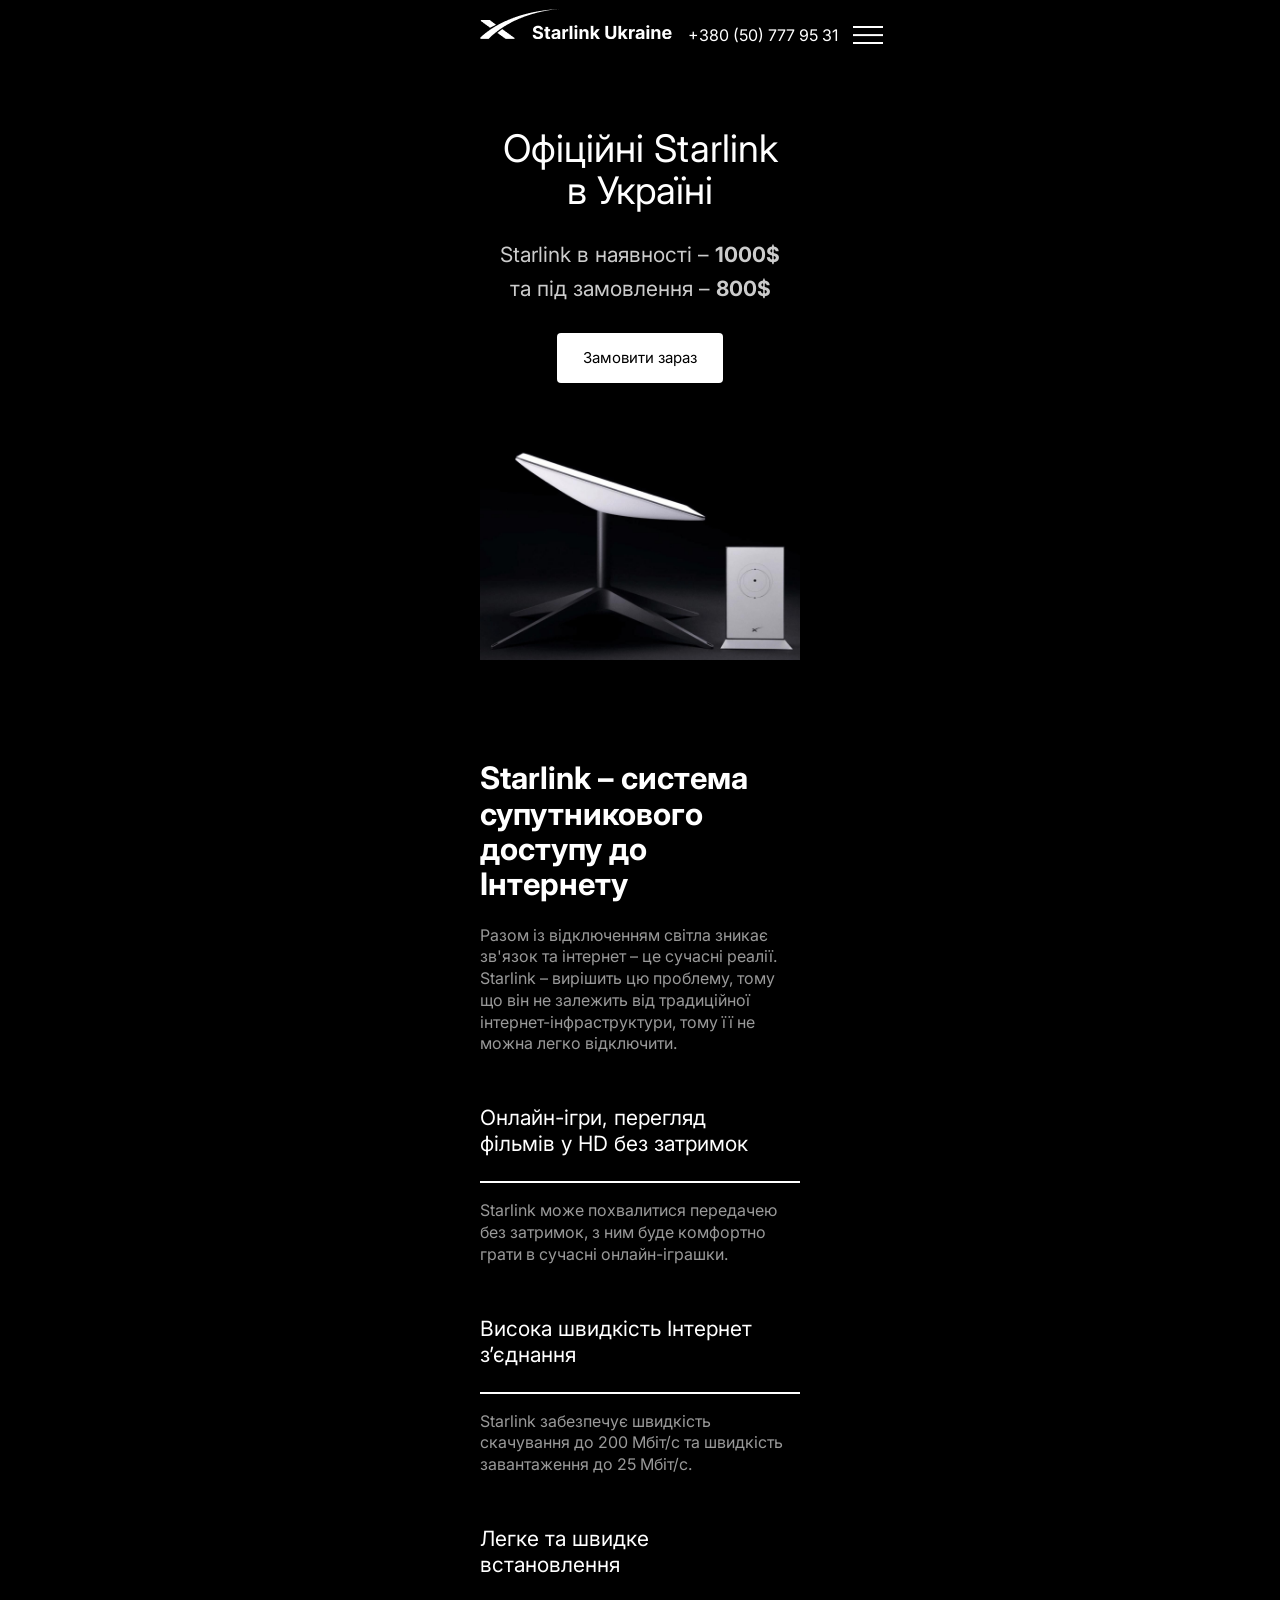
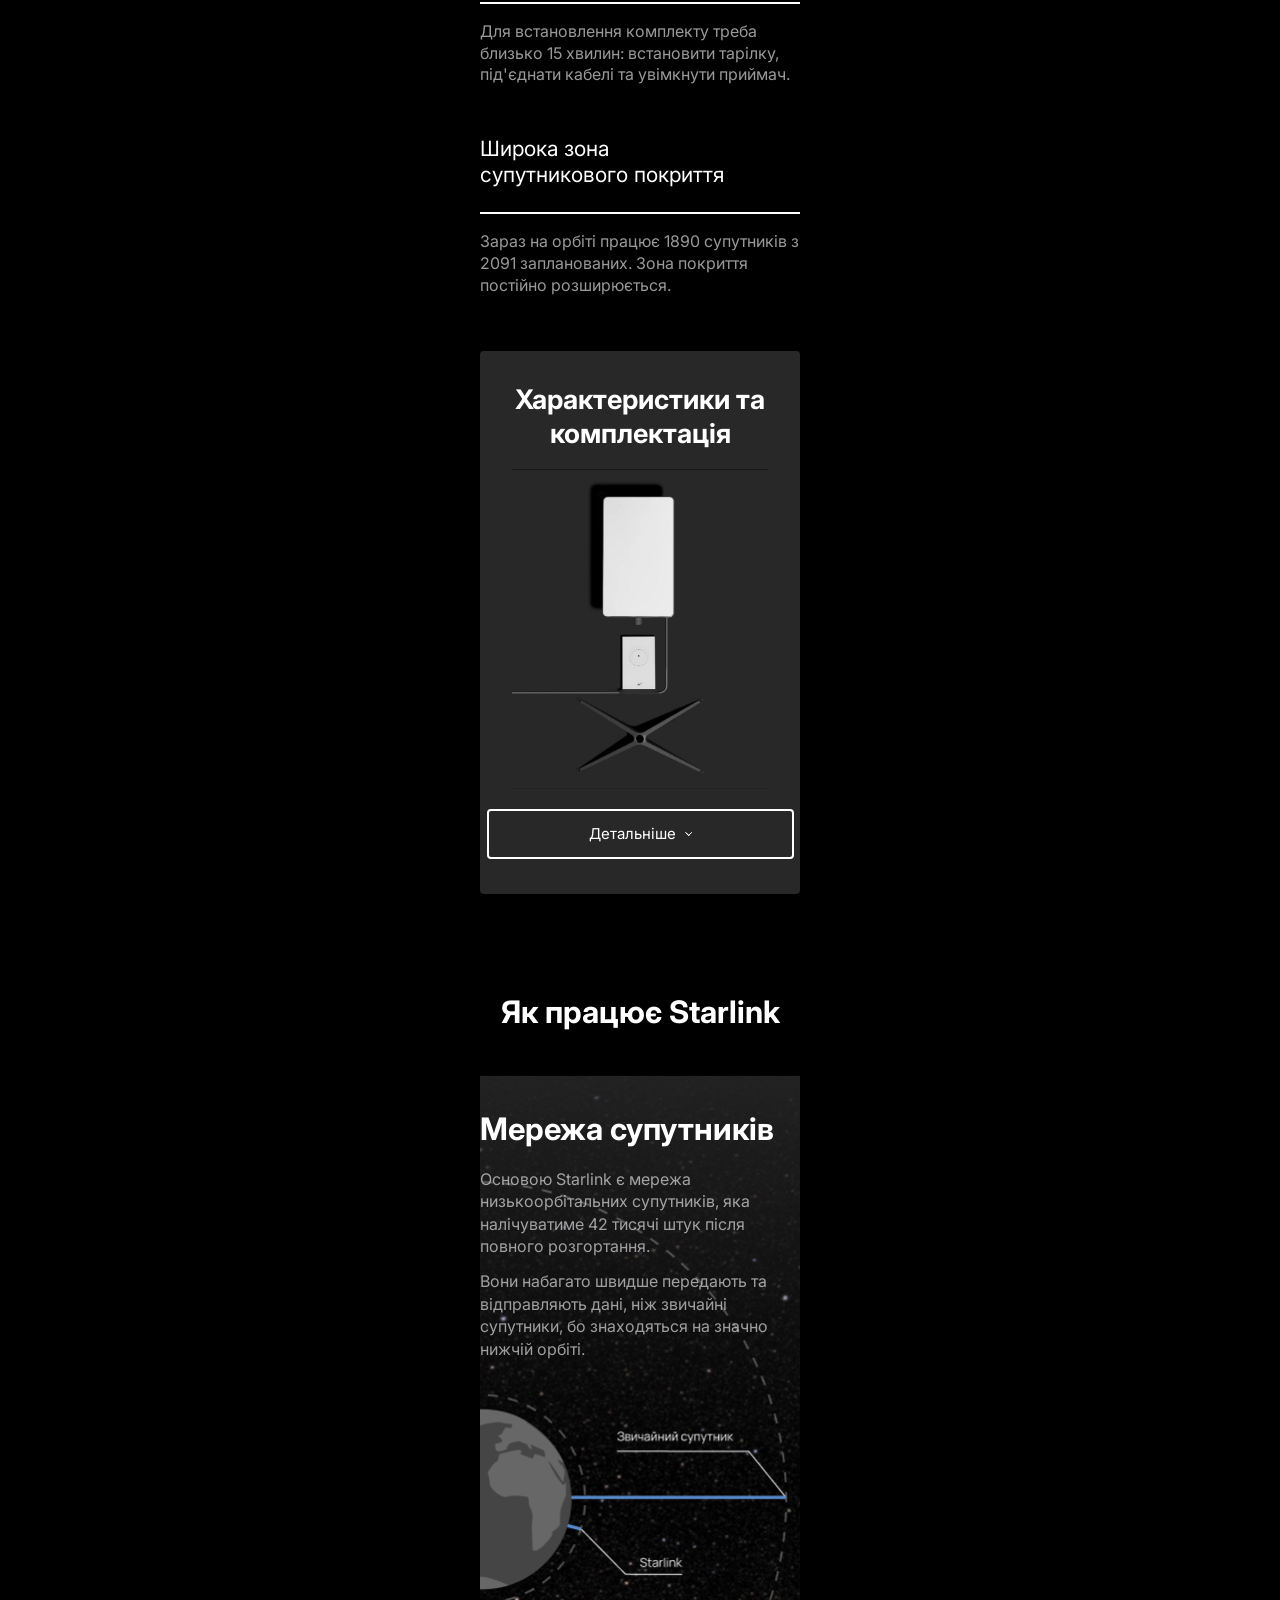
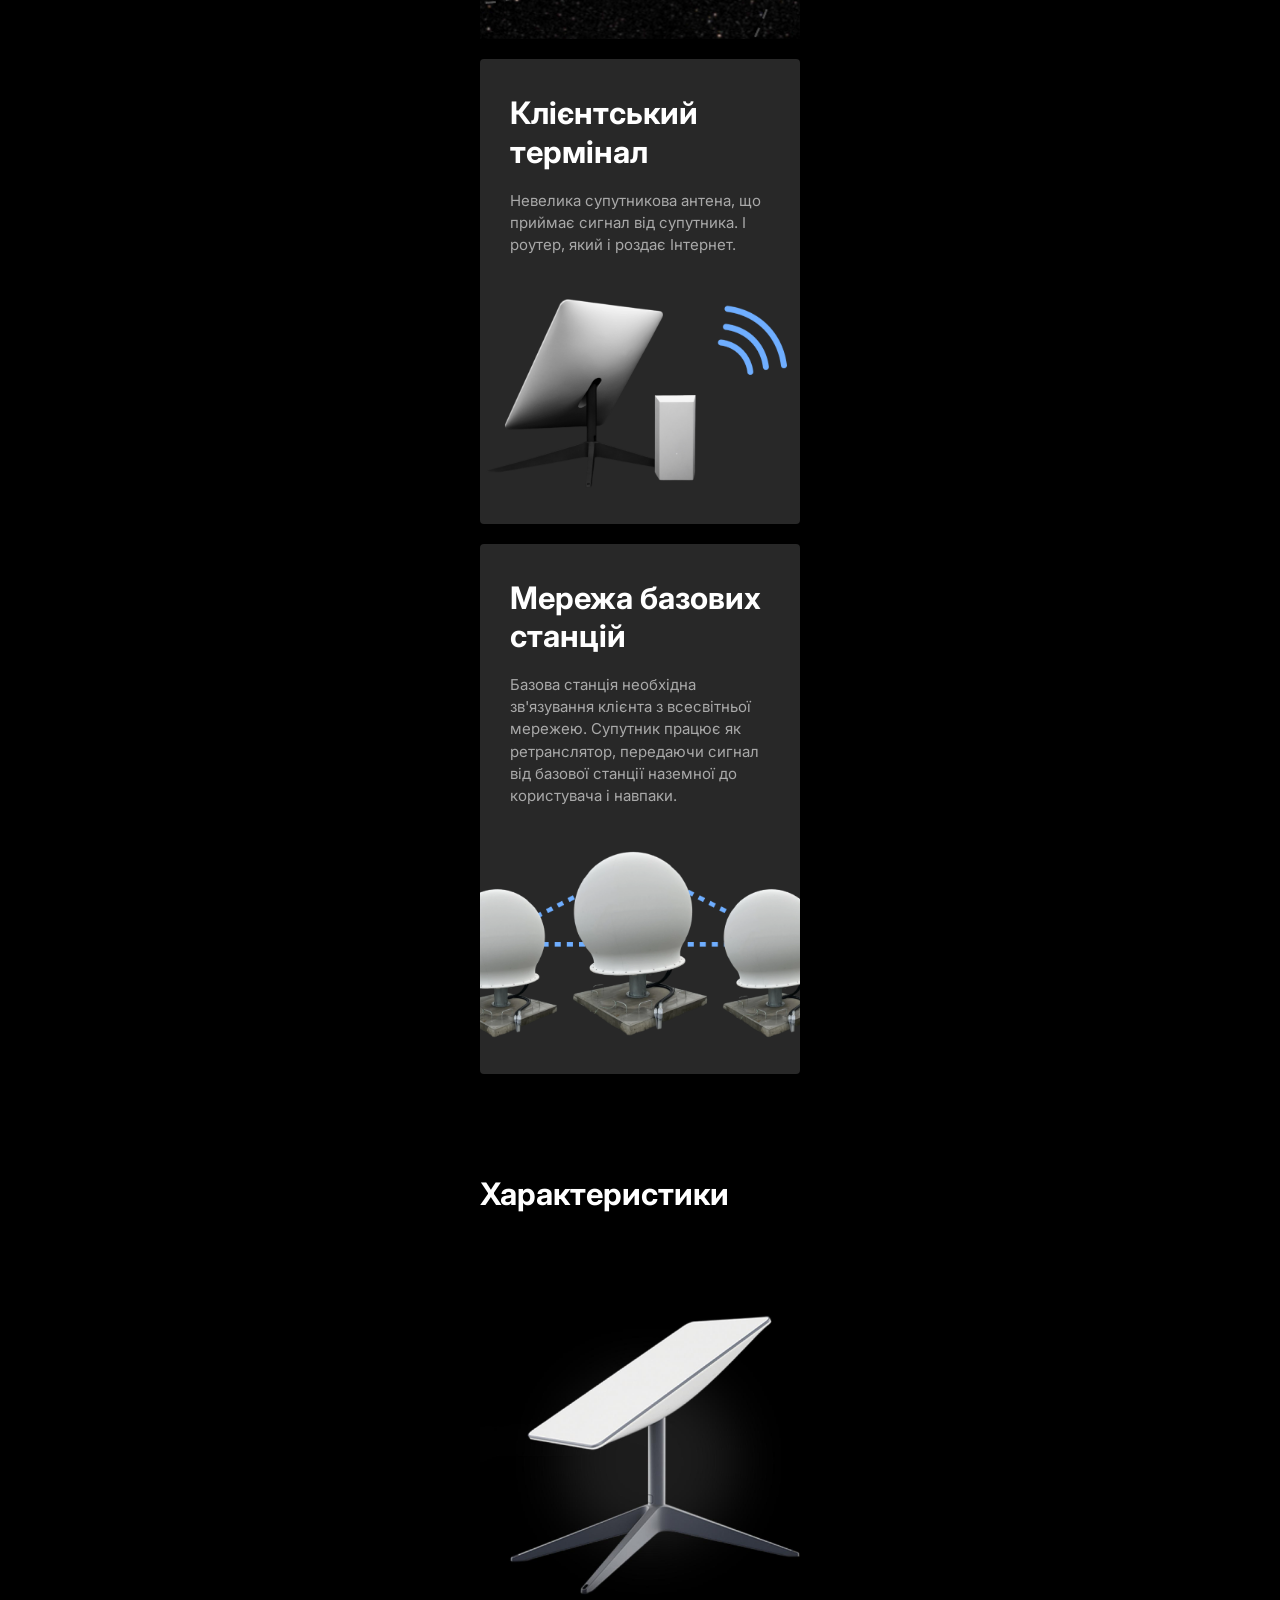
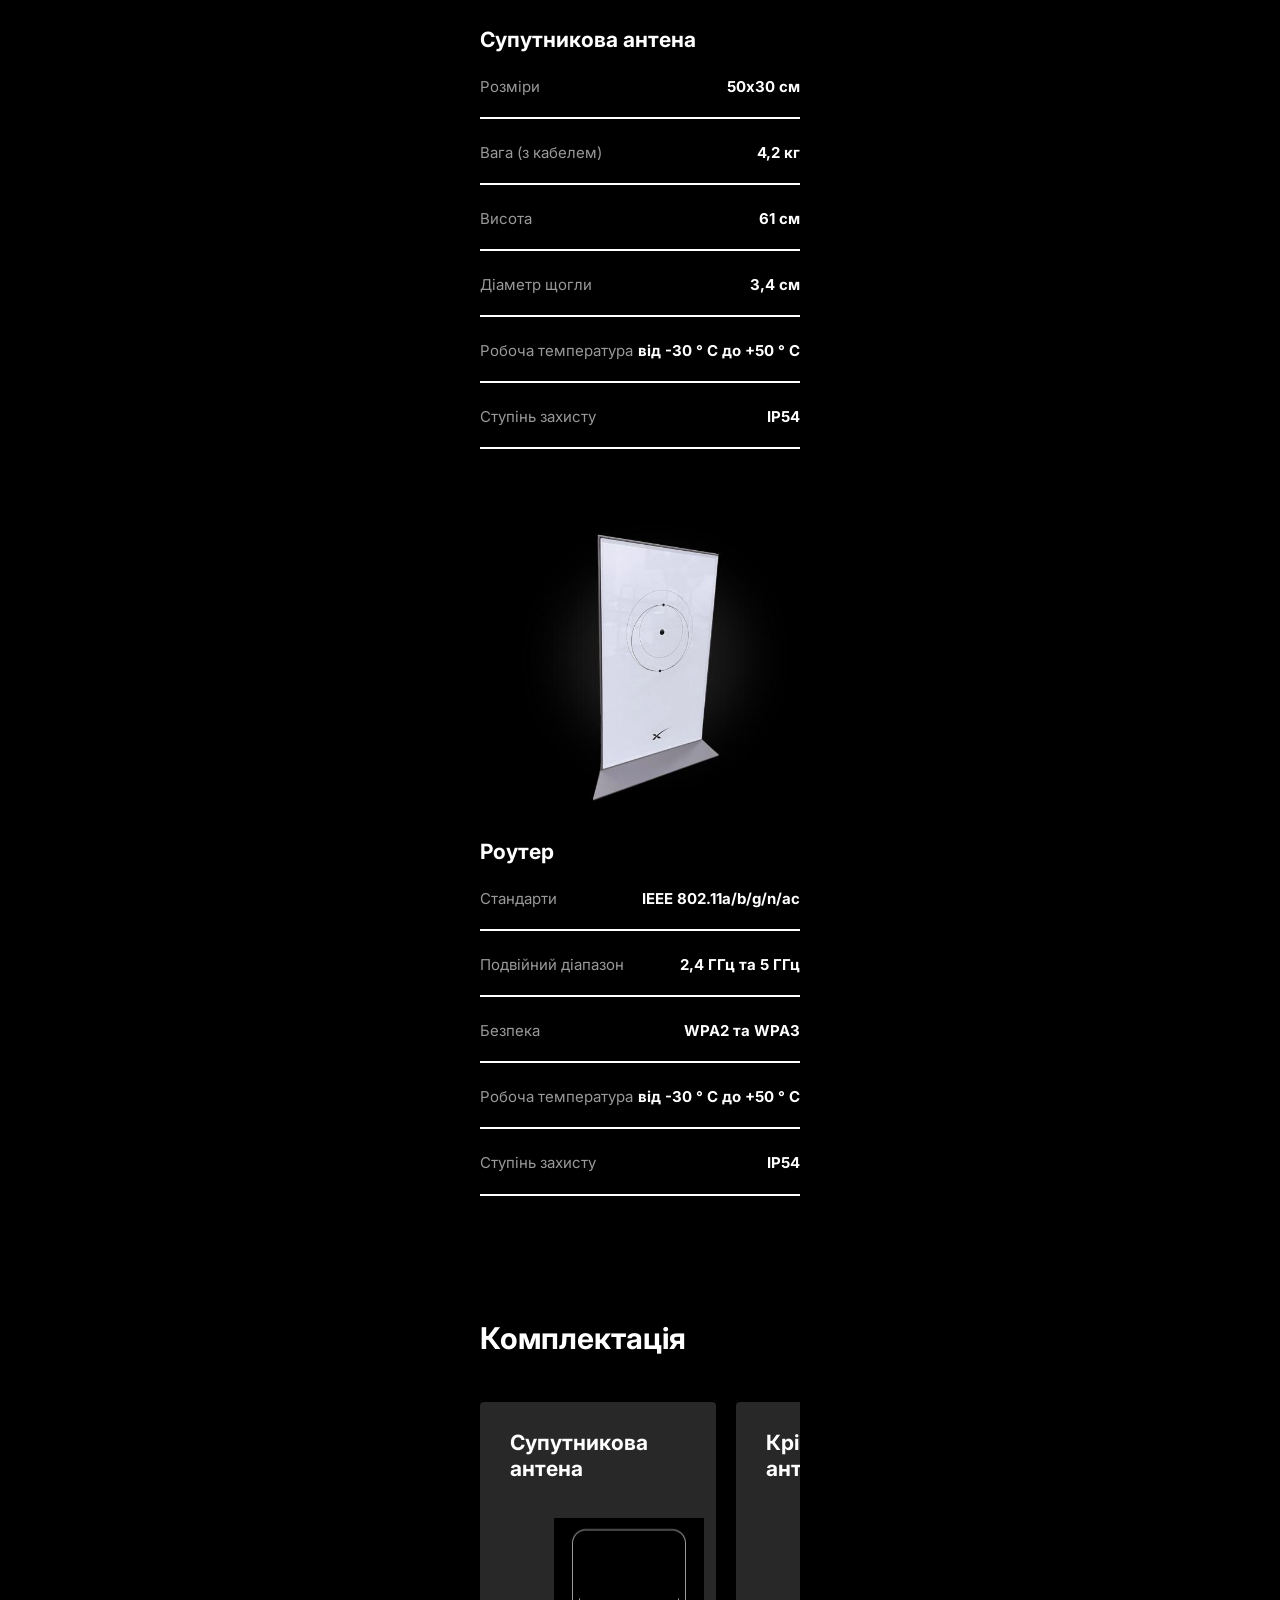
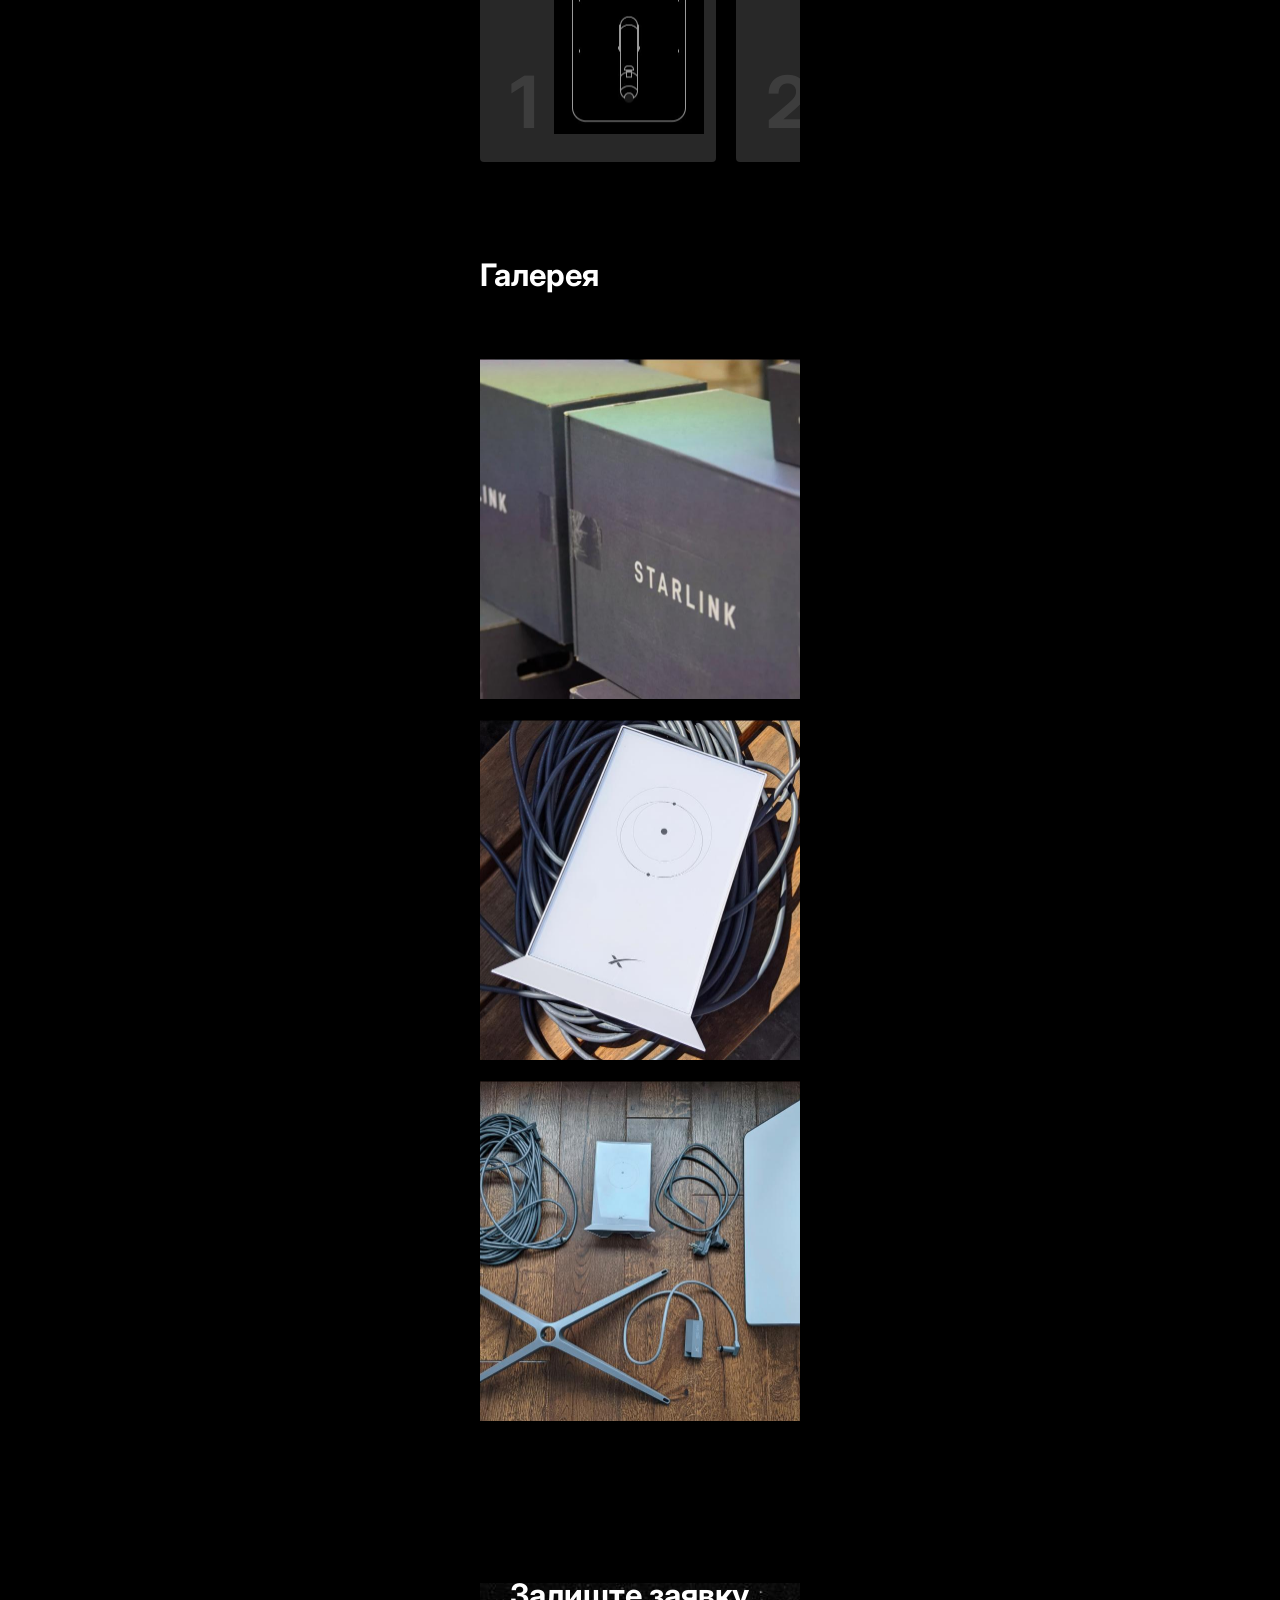
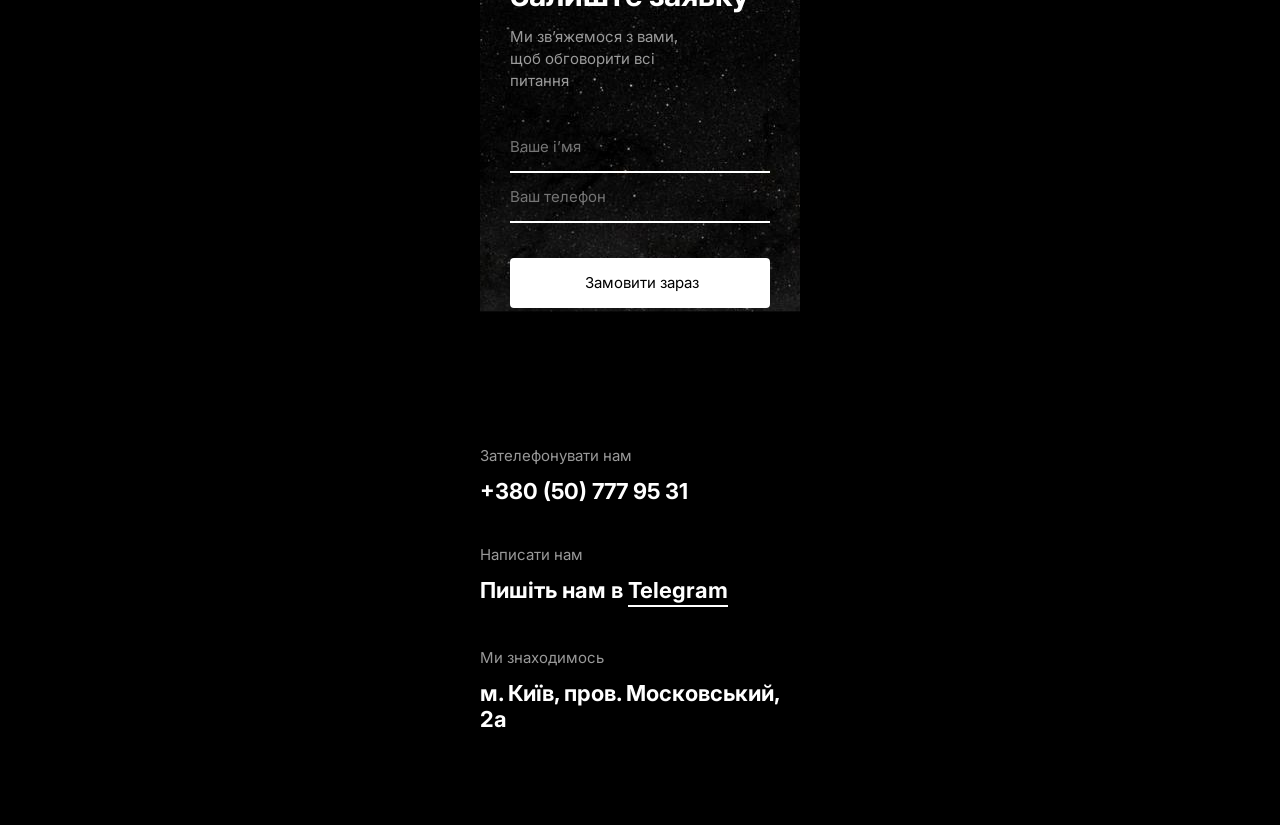
==== index.html @ cb24796b "1" ====
<!DOCTYPE html>
<html lang="uk">
  <head>
    <meta charset="UTF-8" />
    <meta http-equiv="X-UA-Compatible" content="IE=edge" />
    <meta name="viewport" content="width=device-width, initial-scale=1.0" />
    <link
      href="https://fonts.googleapis.com/css?family=Inter:regular,700"
      rel="stylesheet"
    />
    <link rel="stylesheet" href="css/reset.css" />
    <link rel="stylesheet" href="css/style.css" />
    <link rel="stylesheet" href="css/media.css" />
    <title>Document</title>
  </head>
  <body>
    <div class="wraper">
      <header class="header">
        <div class="header__container _container">
          <a href="#" class="header__logo">
            <img src="./img/header/logo.png" alt="лого" />
          </a>
          <a href="#" class="header__logo-mob">
            <img src="./img/header/logo_mob.jpg" alt="лого" />
          </a>
          <div class="header__menu menu">
            <div class="menu__icon">
              <span></span>
            </div>
            <nav class="menu__body">
              <ul class="nemu__list">
                <li class="nemu__item">
                  <a class="nemu__link" href="#">Переваги</a>
                </li>
                <li class="nemu__item">
                  <a class="nemu__link" href="#">Характеристики</a>
                </li>
                <li class="nemu__item">
                  <a class="nemu__link" href="#">Комплектація</a>
                </li>
                <li class="nemu__item">
                  <a class="nemu__link" href="#">Контакти</a>
                </li>
              </ul>
            </nav>
          </div>
          <div class="menu__contacts">
            <a
              href="tel:+380507779531"
              class="menu__contacts menu__contacts-phone"
              >+380 (50) 777 95 31</a
            >
          </div>
          <div class="menu__contacts">
            <a href="#footer-form" class="menu__contacts contact__button"
              >Замовити зараз</a
            >
          </div>
        </div>
      </header>
      <main class="main">
        <section class="main__hero hero">
          <div class="hero__container _container">
            <div class="hero__body">
              <div class="hero__content">
                <h1 class="hero__title">Офіційні Starlink в Україні</h1>
                <p class="hero__text">
                  Starlink в наявності – <span>1000$</span> <br />
                  та під замовлення – <span>800$</span>
                </p>
                <a href="#" class="hero__button">Замовити зараз</a>
              </div>
              <div class="hero__img">
                <img src="img/hero/img 1.jpg" alt="" />
              </div>
            </div>
          </div>
        </section>
        <section class="main__benefits benefits">
          <div class="benefits__container _container">
            <div class="benefits__block">
              <div class="benefits__content content__benefits">
                <div class="benefits__title">
                  <h2 class="content__benefits-title title__style">
                    Starlink – система супутникового доступу до Інтернету
                  </h2>
                  <p class="content__benefits-text">
                    Разом із відключенням світла зникає зв'язок та інтернет – це
                    сучасні реалії. Starlink – вирішить цю проблему, тому що він
                    не залежить від традиційної інтернет-інфраструктури, тому її
                    не можна легко відключити.
                  </p>
                </div>
                <div class="content__benefits-columns benefits-columns">
                  <div class="benefits-colum">
                    <div class="benefits-colum-title">
                      <h4>Онлайн-ігри, перегляд фільмів у HD без затримок</h4>
                    </div>
                    <p class="benefits-colum-text">
                      Starlink може похвалитися передачею без затримок, з ним
                      буде комфортно грати в сучасні онлайн-іграшки.
                    </p>
                  </div>
                  <div class="benefits-colum">
                    <div class="benefits-colum-title">
                      <h4>Висока швидкість Інтернет з’єднання</h4>
                    </div>
                    <p class="benefits-colum-text">
                      Starlink забезпечує швидкість скачування до 200 Мбіт/с та
                      швидкість завантаження до 25 Мбіт/с.
                    </p>
                  </div>
                  <div class="benefits-colum">
                    <div class="benefits-colum-title">
                      <h4>Легке та швидке встановлення</h4>
                    </div>
                    <p class="benefits-colum-text">
                      Для встановлення комплекту треба близько 15 хвилин:
                      встановити тарілку, під'єднати кабелі та увімкнути
                      приймач.
                    </p>
                  </div>
                  <div class="benefits-colum">
                    <div class="benefits-colum-title">
                      <h4>Широка зона супутникового покриття</h4>
                    </div>
                    <p class="benefits-colum-text">
                      Зараз на орбіті працює 1890 супутників з 2091
                      запланованих. Зона покриття постійно розширюється.
                    </p>
                  </div>
                </div>
              </div>
              <div class="benefits__characteristic">
                <h4 class="benefits__characteristic-title">
                  Характеристики та комплектація
                </h4>
                <div class="benefits__characteristic-img ibg">
                  <img
                    width="386px"
                    height="434px"
                    src="img/benefits/img 2.jpg"
                    alt="Характеристики та комплектація"
                  />
                </div>
                <a href="" class="benefits__characteristic-button"
                  >Детальніше</a
                >
              </div>
            </div>
          </div>
        </section>
        <section class="main__work work">
          <div class="work__container _container">
            <div class="work__block">
              <h3 class="work__title title__style">Як працює Starlink</h3>
              <div class="work__columns">
                <div class="work__column-top column__top">
                  <div class="column__top-item">
                    <div class="column__top-content">
                      <h4 class="column__top-title">Мережа супутників</h4>
                      <p class="column__top-text">
                        Основою Starlink є мережа низькоорбітальних супутників,
                        яка налічуватиме 42 тисячі штук після повного
                        розгортання.
                      </p>
                      <p class="column__top-text">
                        Вони набагато швидше передають та відправляють дані, ніж
                        звичайні супутники, бо знаходяться на значно нижчій
                        орбіті.
                      </p>
                    </div>
                    <div class="column__top-img ibg">
                      <!-- <img
                      srcset="img/work/satellite-mob350.png 480w, img/work/satellite1200.jpg 1200w"
                      sizes="(min-width: 1024px) 1200px, (min-width: 480px) 480px, 100vw"
                        height="500px"
                        src="img/work/satellite-mob350.png"
                        alt="Мережа супутників"
                      /> -->
                    </div>
                  </div>
                </div>
                <div class="work__colomn-row">
                  <div class="work__item">
                    <div class="work__column">
                      <div class="work__column-content">
                        <h4 class="work__column-title">Клієнтський термінал</h4>
                        <p class="work__column-text">
                          Невелика супутникова антена, що приймає сигнал від
                          супутника. І роутер, який і роздає Інтернет.
                        </p>
                      </div>
                      <div class="work__column-img ibg">
                        <img
                          height="270px"
                          src="img/work/terminal.png"
                          alt="Клієнтський термінал"
                        />
                      </div>
                    </div>
                  </div>

                  <div class="work__item">
                    <div class="work__column">
                      <div class="work__column-content">
                        <h4 class="work__column-title">
                          Мережа базових станцій
                        </h4>
                        <p class="work__column-text">
                          Базова станція необхідна зв'язування клієнта з
                          всесвітньої мережею. Супутник працює як ретранслятор,
                          передаючи сигнал від базової станції наземної до
                          користувача і навпаки.
                        </p>
                      </div>
                      <div class="work__column-img ibg">
                        <img
                          height="270px"
                          src="img/work/station.png"
                          alt="Мережа базових станцій"
                        />
                      </div>
                    </div>
                  </div>
                </div>
              </div>
            </div>
          </div>
        </section>
        <section class="main__characteristic characteristic">
          <div class="characteristic__container _container">
            <div class="characteristic__block">
              <h3 class="characteristic__title title__style">Характеристики</h3>
              <div class="characteristic__top">
                <div
                  class="characteristic__top-content characteristic__content"
                >
                  <h4 class="characteristic__content-title">
                    Супутникова антена
                  </h4>
                  <ul class="characteristic__content-list">
                    <div class="characteristic__content-wrap">
                      <li class="characteristic__content-item">
                        <p>Розміри</p>
                        <span>50х30 см</span>
                      </li>
                    </div>
                    <div class="characteristic__content-wrap">
                      <li class="characteristic__content-item">
                        <p>Вага (з кабелем)</p>
                        <span>4,2 кг</span>
                      </li>
                    </div>
                    <div class="characteristic__content-wrap">
                      <li class="characteristic__content-item">
                        <p>Висота</p>
                        <span>61 см</span>
                      </li>
                    </div>
                    <div class="characteristic__content-wrap">
                      <li class="characteristic__content-item">
                        <p>Діаметр щогли</p>
                        <span>3,4 см</span>
                      </li>
                    </div>
                    <div class="characteristic__content-wrap">
                      <li class="characteristic__content-item">
                        <p>Робоча температура</p>
                        <span>від -30 ° C до +50 ° C</span>
                      </li>
                    </div>
                    <div class="characteristic__content-wrap">
                      <li class="characteristic__content-item">
                        <p>Ступінь захисту</p>
                        <span>IP54</span>
                      </li>
                    </div>
                  </ul>
                </div>
                <div class="characteristic__top-img ibg">
                  <img
                    height="590px"
                    src="img/characteristic/antenna.jpg"
                    alt="супутникова антена"
                  />
                </div>
              </div>
              <div class="characteristic__bottom">
                <div
                  class="characteristic__top-content characteristic__content"
                >
                  <h4 class="characteristic__content-title">Роутер</h4>
                  <ul class="characteristic__content-list">
                    <div class="characteristic__content-wrap">
                      <li class="characteristic__content-item">
                        <p>Стандарти</p>
                        <span>IEEE 802.11a/b/g/n/ac</span>
                      </li>
                    </div>
                    <div class="characteristic__content-wrap">
                      <li class="characteristic__content-item">
                        <p>Подвійний діапазон</p>
                        <span>2,4 ГГц та 5 ГГц</span>
                      </li>
                    </div>
                    <div class="characteristic__content-wrap">
                      <li class="characteristic__content-item">
                        <p>Безпека</p>
                        <span>WPA2 та WPA3</span>
                      </li>
                    </div>
                    <div class="characteristic__content-wrap">
                      <li class="characteristic__content-item">
                        <p>Робоча температура</p>
                        <span>від -30 ° C до +50 ° C</span>
                      </li>
                    </div>
                    <div class="characteristic__content-wrap">
                      <li class="characteristic__content-item">
                        <p>Ступінь захисту</p>
                        <span>IP54</span>
                      </li>
                    </div>
                  </ul>
                </div>
                <div class="characteristic__top-img ibg">
                  <img
                    height="590px"
                    src="img/characteristic/router.jpg"
                    alt="роутер"
                  />
                </div>
              </div>
            </div>
          </div>
        </section>
        <section class="main__complectation complectation">
          <div class="complectation__container _container">
            <div class="complectation__body">
              <h3 class="complectation__title title__style">Комплектація</h3>
              <div class="complectation__row">
                <div class="slider">
                  <div class="complectation__column column__complectation">
                    <div class="column__complectation-item">
                      <h4 class="column__complectation-title">
                        Супутникова антена
                      </h4>
                      <div class="column__complectation-box">
                        <h4 class="column__complectation-number">1</h4>
                        <div class="column__complectation-img ibg">
                          <img
                            src="img/complectation/satellite_antenna.jpg"
                            alt="Супутникова антена"
                          />
                        </div>
                      </div>
                    </div>
                  </div>
                  <div class="complectation__column column__complectation">
                    <div class="column__complectation-item">
                      <h4 class="column__complectation-title">
                        Кріплення для антени
                      </h4>
                      <div class="column__complectation-box">
                        <h4 class="column__complectation-number">2</h4>
                        <div class="column__complectation-img ibg">
                          <img
                            src="img/complectation/Mounting-for-the-antenna.jpg"
                            alt="Кріплення для антени"
                          />
                        </div>
                      </div>
                    </div>
                  </div>
                  <div class="complectation__column column__complectation">
                    <div class="column__complectation-item">
                      <h4 class="column__complectation-title">Роутер</h4>
                      <div class="column__complectation-box">
                        <h4 class="column__complectation-number">3</h4>
                        <div class="column__complectation-img ibg">
                          <img src="img/complectation/router.jpg" alt="Роутер" />
                        </div>
                      </div>
                    </div>
                  </div>
                  <div class="complectation__column column__complectation">
                    <div class="column__complectation-item">
                      <h4 class="column__complectation-title">
                        Кабелі живлення та Інтернет
                      </h4>
                      <div class="column__complectation-box">
                        <h4 class="column__complectation-number">4</h4>
                        <div class="column__complectation-img ibg">
                          <img
                            src="img/complectation/Power-cables-and-internet.jpg"
                            alt="Кабелі живлення та Інтернет"
                          />
                        </div>
                      </div>
                    </div>
                  </div>
                </div>

              </div>
            </div>
          </div>
        </section>
        <section class="main__gallery gallery">
          <div class="gallery__container _container">
            <div class="gallery__body">
              <h3 class="gallery__title title__style">Галерея</h3>
              <div class="grid">
                <div class="grid__body">
                  <div class="grid__item1 grid__item ibg">
                    <img src="./img/galery/gallery1.jpg" alt="" />
                  </div>
                  <div class="grid__item2 grid__item ibg">
                    <img src="./img/galery/gallery2.jpg" alt="" />
                  </div>
                  <div class="grid__item3 grid__item ibg">
                    <img src="./img/galery/gallery3.jpg" alt="" />
                  </div>
                  <div class="grid__item4 grid__item ibg">
                    <img src="./img/galery/gallery4.jpg" alt="" />
                  </div>
                  <div class="grid__item5 grid__item ibg">
                    <img src="./img/galery/gallery5.jpg" alt="" />
                  </div>
                  <div class="grid__item6 grid__item ibg">
                    <img src="./img/galery/gallery6.jpg" alt="" />
                  </div>
                  <div class="grid__item7 grid__item ibg">
                    <img src="./img/galery/gallery7.jpg" alt="" />
                  </div>
                </div>
              </div>
            </div>
          </div>
        </section>
      </main>
      <footer class="footer">
        <div class="footer__container _container">
          <div class="footer__body">
            <div class="footer__request request">
              <div class="request__content">
                <h4 class="request__title title__style">Залиште заявку</h4>
                <p class="request__text">
                  Ми зв’яжемося з вами, щоб обговорити всі питання
                </p>
              </div>
              <form class="request__form" id="footer-form">
                <label class="request__form-field">
                  <div class="request__form-field-wrap">
                    <input
                      class="request__form-input"
                      required
                      placeholder="Ваше і’мя"
                      name="user-name"
                      type="text"
                    />
                  </div>
                </label>
                <label class="request__form-field">
                  <div class="request__form-field-wrap">
                    <input
                      class="request__form-input"
                      required
                      placeholder="Ваш телефон"
                      name="user-pfone"
                      type="tel"
                    />
                  </div>
                </label>
                <button class="request__form-btn" type="submit">
                   Замовити зараз
                </button>
              </form>
            </div>
            <div class="footer__contact contact">
              <ul class="contact__list">
                <li class="contact__item">
                  <p class="contact__text">Зателефонувати нам</p>
                  <a href="tel:380507779531" class="contact__title">+380 (50) 777 95 31</a>
                </li>
                <li class="contact__item">
                  <p class="contact__text">Написати нам</p>
                  <h4 class="contact__title">
                    Пишіть нам в <a href="#">Telegram</a>
                  </h4>
                </li>
                <li class="contact__item">
                  <p class="contact__text">Ми знаходимось</p>
                  <a href="https://goo.gl/maps/wxywcYVwxd1jU5UH7" target="_blank" class="contact__title">м. Київ, пров. Московський, 2а</a>
                </li>
              </ul>
            </div>
          </div>
        </div>
      </footer>
    </div>
    <script src="https://code.jquery.com/jquery-3.6.3.min.js"></script>
    <script src="./js/slick.min.js"></script>
    <script src="js/script.js"></script>
  </body>
</html>
---- css/style.css ----
.wraper {
  overflow: hidden;
  display: flex;
  flex-direction: column;
  min-height: 100%;
}
._container {
  max-width: 1230px;
  margin: 0 auto;
  padding: 0 15px;
}
body {
  font-family: Inter, sans-serif;
  background: #000;
  font-weight: 700;
  color: #fff;
  font-size: 15px;
}
body.lock{
  overflow: hidden;
}

.ibg {
  background-position: center;
  background-size: cover;
  background-repeat: no-repeat;
  position: relative;
}

.ibg img {
  width: 100%;
  height: 100%;
  position: absolute;
  top: 0;
  left: 0;
  object-fit: cover;
}
.title__style{
  font-weight: 700;
  color: inherit;
}

/* ============================== */

.wraper {
}
.header {
  position: fixed;
  top: 0;
  left: 0;
  width: 100%;
  z-index: 10;
}
.header__container {
  justify-content: space-between;
  display: flex;
  min-height: 70px;
  align-items: center;
  background-color: #000;
}

.header__logo {
display: none;
}
.header__logo-mob{
  position: relative;
  top: -2px;
}
.header__menu {
}
.menu {
  display: flex;
  order: 2;

}

.menu__icon {
  position: relative;
  z-index: 50;
  width: 30px;
  height: 18px;
  cursor: pointer;
}
.menu__icon span,
.menu__icon::before,
.menu__icon::after{
  position: absolute;
  left: 0;
  width: 100%;
  height: 10%;
  background-color: #fff;
  transition: all 300ms ease 0s;
}
.menu__icon span{
  top: 50%;
  transform: scale(1) translate(0, -50%);
}
.menu__icon::before,
.menu__icon::after{
  content: "";
}
.menu__icon::before{
  top: 0;
}
.menu__icon::after{
  bottom: 0;

}
.menu__icon.active span{
  top: 50%;
  transform: scale(0) translate(0, -50%);
}
.menu__icon.active::before{
  top: 50%;
  transform: rotate(-45deg) translate(0px, -50%);
}
.menu__icon.active::after{
  bottom: 50%;
  transform: rotate(45deg) translate(0px, 50%);
}

.menu__body {
  transition: right 300ms ease 0s;
  position: fixed;
  top: 70px;
  right: -100%;
  width: 100%;
  height: 100%;
  background: rgba(0, 0, 0, 0.95);
}
.menu__body.active{
  right: 0;
}

.nemu__list {
  padding: 20px;
}
.nemu__item {
  margin-bottom: 30px;
  text-align: center;
}
.nemu__link {

  font-weight: 400;
  font-size: 20px;
  line-height: 1.47;
  color: inherit;
}
.menu__contacts {
  flex: 1 1 auto;
}
.menu__contacts-phone {
  display: block;
  padding: 0 15px;
    white-space: nowrap;
  font-weight: 400;
  font-size: 16px;
  line-height: 1.5;
  color: inherit;
}
.contact__button {
  display: none;
}
/* ==========hero========== */
.main__hero {
  padding: 127px 0 0px 0;
  position: relative;
}
.hero {
}
.hero__container {
}
.hero__body {
  display: flex;
  flex-direction: column;
  align-items: center;
}
.hero__content {
  position: relative;
  z-index: 5;
  display: flex;
  flex-direction: column;
  align-items: center;
  padding-bottom: 27px;
}
.hero__content > *:not(:last-child) {
  margin-bottom: 27px;
}
.hero__title {
  font-size: 38px;
  line-height: 1.11;
  color: inherit;
  max-width: 300px;
  text-align: center;
}
.hero__text {
  font-weight: 400;
  font-size: 21px;
  line-height: 1.62;
  color: #cccccc;
  text-align: center;
}
.hero__text span{
  font-weight: 700;
font-size: 21px;
line-height: 1.48;
}
.hero__button {
  min-height: 50px;
  background: #fff;
  border-radius: 4px;
  font-weight: 400;
  font-size: 15px;
  line-height: 1.07;
  display: flex;
  align-items: center;
  text-align: center;
  justify-content: center;
  color: #000;
  padding: 0 26px;
}
.hero__img {
  height: 250px;
  object-fit: cover;
  width: 100%;
  top: 332px;
  left: 0;
}
.hero__img img {

  width: 100%;
  height: 100%;
  top: 0;
  left: 0;
  object-fit: cover;
} 
/* =====================benefits============= */

.main__benefits {
  padding-top: 100px;
}
.benefits {
}
.benefits__container {
}
.benefits__block {
  display: flex;
  flex-direction: column;
}
.benefits__content {
}
.content__benefits {
  padding-bottom: 55px;
}
.benefits__title {
  padding-bottom: 50px;
}
.content__benefits-title {
  font-weight: 700;
font-size: 31px;
line-height: 1.14;
display: flex;
align-items: center;
color: #FFFFFF;
}
.benefits__title> *:not(:last-child){
  margin-bottom: 23px;
}
.title__style {

}
.content__benefits-text {
  font-weight: 400;
  font-size: 16px;
  line-height: 1.36;
  display: flex;
  align-items: center;
  color: rgba(255, 255, 255, 0.6);
}
.content__benefits-columns {
}
.benefits-columns {
  display: flex;
  flex-wrap: wrap;
  max-width: 714px;
  column-gap: 50px;
  row-gap: 50px;
}
.benefits-colum {
  flex: 0 1 100%;
}
.benefits-colum>*:not(:last-child){
  margin-bottom: 17px;
}
.benefits-colum-title h4 {
  max-width: 275px;
  font-size: 21px;
  line-height: 1.24;
  display: flex;
  flex-direction: column-reverse;
  align-items: center;
  color: inherit;
}
.benefits-colum-title{
  display: flex;
  flex-direction: column-reverse;
}

.benefits-colum-title::before {
  content: "";
  width: 100%;
  border-bottom: 2px solid #fff;
  padding-top: 24px;
}
.benefits-colum-text {
  font-weight: 400;
  font-size: 16px;
  line-height: 1.36;
  display: flex;
  align-items: center;
  color: rgba(255, 255, 255, 0.6);
}
.benefits__characteristic {
  height: 100%;
  background: #282828;
  border-radius: 4px;
  display: flex;
  flex-direction: column;
  align-items: center;
  padding: 32px 32px 35px 32px;
}
.benefits__characteristic-title {
  max-width: 300px;
  margin-bottom: 18px;
  font-weight: 700;
  font-size: 27px;
  line-height: 1.26;
  text-align: center;
  color: inherit;
}
.benefits__characteristic-img {
  width: 100%;
  min-height: 320px;
}

.benefits__characteristic-button {
  min-height: 50px;
  margin-top: 20px;
  border: 2px solid #ffffff;
  border-radius: 4px;
  font-weight: 400;
  font-size: 15px;
  line-height: 1.07;
  display: flex;
  align-items: center;
  text-align: center;
  justify-content: center;
  color: #fff;
  padding: 0 100px;
}
.benefits__characteristic-button::after {
  content: "";
  margin-left: 8px;
  width: 8px;
  height: 6px;
  background: url(../img/benefits/arrow.svg) 0px 0 no-repeat;
}

/* ============= work============ */

.main__work {
  padding-top: 100px;
}
.work {
}
.work__container {
}
.work__block {
}
.work__title {
  text-align: center;
  font-weight: 700;
font-size: 31px;
line-height: 1.13;
padding: 0 0 46px 0;
}
.title__style {
}
.work__columns {
  
}
.work__column-top {
}
.column__top {
  padding-bottom: 20px;
}
.column__top-item {
  min-height: 564px;
  position: relative;
}
.column__top-content {
  position: absolute;
  z-index: 2;
  max-width: 390px;
  top: 35px;
  margin: 0 auto;
}
.column__top-title {
  font-weight: 700;
  font-size: 31px;
  line-height: 1.24;
  color: #FFFFFF;
  padding-bottom: 19px;
}
.column__top-text {
  font-weight: 400;
  font-size: 16px;
  line-height: 1.4;
  color: rgba(255, 255, 255, 0.6);
}
.column__top-text:not(:last-child){
  margin-bottom: 13px;
}
.column__top-img {
  position: absolute;
  top: 0;
  width: 100%;
  height: 100%;
background-image: url(../img/work/satellite-mob350.png);
background-size: cover;
background-repeat: no-repeat;
}
.work__colomn-row {
  flex-wrap: wrap;
  display: flex;
  margin: 0 -10px;
}
.work__item:not(:last-child){
  margin-bottom: 20px;
}
.work__item {
  padding: 0 10px;
  flex: 0 1 100%;
}
.work__column {
  height: 100%;
  display: flex;
  flex-direction: column;
  background: #282828;
  border-radius: 4px;
  padding: 35px 0;
}
.work__column-content {
  flex: 1 1 auto;
  padding: 0 30px 30px 30px;
}
.work__column-title {
  font-weight: 700;
  font-size: 31px;
  line-height: 1.24;
  color: #FFFFFF;
  }
.work__column-text {
  font-weight: 400;
  font-size: 15px;
  line-height: 1.47;
  color: rgba(255, 255, 255, 0.6);
}
.work__column-content>*:not(:last-child){
  margin-bottom: 19px;
}
.work__column-img {
  min-height: 202px;
}



/* ================characteristic======================== */

.main__characteristic {
  padding-top: 100px;
}
.characteristic {
}
.characteristic__container {
}
.characteristic__block {
}
.characteristic__block>*:not(:last-child){
  margin-bottom: 40px;
}
.characteristic__title {
  padding-bottom: 23px;
  font-weight: 700;
  font-size: 31px;
  line-height: 1.30;
color: #FFFFFF;
}
.title__style {
}
.characteristic__top {
  
  display: flex;
  flex-direction: column-reverse;

}
.characteristic__top-content {
  display: flex;
  flex-direction: column;
}
.characteristic__content {
}
.characteristic__content-title {
  padding-bottom: 23px;
  font-weight: 700;
font-size: 21px;
line-height: 1.24;
color: #FFFFFF;
}
.characteristic__content-list {
}
.characteristic__content-wrap{

}
.characteristic__content-wrap:not(:last-child){
  margin-bottom: 23px;
}
.characteristic__content-wrap::after {
  display: block;
  content: "";
  border-bottom: 2px solid #FFFFFF;
  width: 100%;
  padding-bottom: 19px;
}
.characteristic__content-item {
  display: flex;
    justify-content: space-between;
    font-size: 15px;
    line-height: 1.47;
}
.characteristic__content-item p{
  font-weight: 400;
  color: rgba(255, 255, 255, 0.6);
}
.characteristic__top-img {
  min-width: 350px;
  min-height: 350px;
}
.characteristic__bottom {
  display: flex;
  flex-direction: column-reverse;
}



/* =============complectation================= */
/* ++++++++++++++++++++++++++++ */
/* Слайдер */
.slick-slider{
  min-width: 0;
}
/* Слайдер запущен */
.slick-slider.slick-initialized{}
/* Слайдер с точками */
.slick-slider.slick-dotted{}
/* Ограничивающая оболочка */
.slick-list {
  overflow: hidden;
}
/* Лента слайдов */
.slick-track{
  display: flex;
  margin: 0 -10px;
}
/* Слайд */
.slick-slide{}
/* Слайд активный (показывается) */
.slick-slide.slick-active{}
/* Слайд основной */
.slick-slide.slick-current{}
/* Слайд по центру */
.slick-slide.slick-center{}
/* Клонированный слайд */
.slick-slide.slick-cloned{}
/* Стрелка */
.slick-arrow{
}
/* Стрелка влево */
.slick-arrow.slick-prev{
}
/* Стрелка вправо */
.slick-arrow.slick-next{
}
/* Стрелка не активная */
.slick-arrow.slick-disabled{}
/* Точки (булиты) */
.slick-dots{}
.slick-dots li{}
/* Активная точка */
.slick-dots li.slick-active{}
/* Элемент точки */
.slick-dots li button{
}
/* +++++++++++++++++++++++++++++++++ */
.slider .slick-arrow{
}
/* =============complectation================= */
.main__complectation {
  padding-top: 125px;
}
.complectation {
}
.complectation__container {
}
.complectation__body {
}
.complectation__title {
  padding-bottom: 46px;
  font-size: 30px;
  line-height: 1.17;
}
.complectation__row {

}
.complectation__column {
  padding: 0 10px;
}
.column__complectation {
}
.column__complectation-item {
  padding: 28px 12px 16px 30px;
  background: #282828;
border-radius: 4px;
height: 100%;
  display: flex;
  flex-direction: column;
}
.column__complectation-title {
  flex: 1 1 auto;
  max-width: 190px;
  padding-bottom: 35px;
  font-weight: 700;
font-size: 21px;
line-height: 1.26;
color: #FFFFFF;
}
.column__complectation-box {
  display: flex;
  align-items: flex-end;
  justify-content: space-between;
}
.column__complectation-number {
  font-weight: 700;
  font-size: 72px;
  line-height: 1.2;
  color: rgba(255, 255, 255, 0.1);
  padding: 0 15px 0 0;
}
.column__complectation-img {
  padding: 0 0 228px 0;
  min-width: 150px;
}
.column__complectation-img img{
  padding-bottom: 12px;
}





/* =============================== */
.main__gallery {
  padding: 95px 0 0 0;
}
.gallery {
}
.gallery__container {
}
.gallery__body {
}
.gallery__title {
  padding-bottom: 67px;
  font-size: 31px;
line-height: 1.13;
}
.grid {

}
.grid__body {
  display: flex;
   
    flex-direction: column;
}
.grid__item {
  margin-bottom: 21px;
  width: 100%;
  height: 100%;
  padding: 0 0 340px 0;
}
.grid__item1 {
  display: none;
}
.grid__item2 {
}
.grid__item3 {
}
.grid__item4 {
}
.grid__item5 {
  display: none;
}
.grid__item6 {
  display: none;
}
.grid__item7 {
  display: none;
}

/* ============footer========= */

.footer {
}
.footer__container {
}
._container {
}
.footer__body {
  padding-top: 100px;
}
.footer__request {
  background: url(../img/footer/sky.jpg) center no-repeat;
}
.request {
  padding: 35px 30px 45px 30px;
}
.request__content{

}
.request__content>*:not(:last-child) {
  margin-bottom: 14px;
}
.request__title {
  font-size: 31px;
line-height: 1.13;
}
.request__text {
  font-weight: 400;
  font-size: 15px;
  line-height: 1.47;
  display: flex;
  align-items: flex-end;
  color: rgba(255, 255, 255, 0.6);
  padding-right: 80px;
}
.request__form {  
  display: flex;
  padding-top: 31px;
  flex-direction: column;
}
.request__form-field {
}
.request__form-field-wrap {
}
.request__form-input {
  width: 100%;
  height: 50px;
  border-bottom: 2px solid #FFFFFF;
  background: none;
  font-weight: 400;
  font-size: 15px;
  line-height: 1.2;
  color: #999999;
}
.request__form-btn {
  margin-top: 35px;
  min-height: 50px;
  padding: 0 25px;
background: #FFFFFF;
border-radius: 4px;
font-weight: 400;
font-size: 15px;
line-height: 1.07;
text-align: center;
color: #000000;
}
.footer__contact {
  padding: 92px 0;
}
.contact {
}
.contact__list>*:not(:last-child){
  margin-bottom: 40px;
}
.contact__item{
}
.contact__item>*:not(:last-child){
  margin-bottom: 11px;
}
.contact__text {
  font-weight: 400;
  font-size: 15px;
  line-height: 1.47;
  color: rgba(255, 255, 255, 0.6);
}
.contact__title {
  font-weight: 700;
  font-size: 22px;
  line-height: 1.19;
  color: inherit;
}
.contact__title a{
  display: inline-block;
  color: inherit;
}
.contact__title a::after{
  display: block;
  content: "";
  padding-bottom: 2px;
  border-bottom: 2px solid #fff;
}

/* =========================================================================== */

@media screen and (min-width: 768px){
  .wraper {
  }
  .header {
    position: fixed;
    top: 0;
    left: 0;
    width: 100%;
    z-index: 10;
  }
  .header__container {

  }

  .header__logo-mob{
    display: none;
  }
  .header__logo {
    display: block;
    position: relative;
    top: -11px;
    font-size: 18px;
    line-height: 1.34;
    color: inherit;
    position: relative;
  }
  .header__menu {
  }
  .menu {
    display: flex;
    order: 1;
  
  }
  
  .menu__icon {
    position: relative;
    z-index: 50;
    width: 30px;
    height: 18px;
    cursor: pointer;
  }
  .menu__icon span,
  .menu__icon::before,
  .menu__icon::after{
    position: absolute;
    left: 0;
    width: 100%;
    height: 10%;
    background-color: #fff;
    transition: all 300ms ease 0s;
  }
  .menu__icon span{
    top: 50%;
    transform: scale(1) translate(0, -50%);
  }
  .menu__icon::before,
  .menu__icon::after{
    content: "";
  }
  .menu__icon::before{
    top: 0;
  }
  .menu__icon::after{
    bottom: 0;
  
  }
  .menu__icon.active span{
    top: 50%;
    transform: scale(0) translate(0, -50%);
  }
  .menu__icon.active::before{
    top: 50%;
    transform: rotate(-45deg) translate(0px, -50%);
  }
  .menu__icon.active::after{
    bottom: 50%;
    transform: rotate(45deg) translate(0px, 50%);
  }
  
  .menu__body {
    transition: right 300ms ease 0s;
    position: fixed;
    top: 70px;
    right: -100%;
    width: 100%;
    height: 100%;
    background: rgba(0, 0, 0, 0.95);
  }
  .menu__body.active{
    right: 0;
  }
  
  .nemu__list {
    padding: 20px;
  }
  .nemu__item {
    margin-bottom: 30px;
    text-align: center;
  }
  .nemu__link {
  
    font-weight: 400;
    font-size: 20px;
    line-height: 1.47;
    color: inherit;
  }
  .menu__contacts {
    flex: 1 1 auto;
  }
  .menu__contacts-phone {
    display: block;
    padding: 0 15px;
      white-space: nowrap;
    font-weight: 400;
    font-size: 16px;
    line-height: 1.5;
    color: inherit;
  }
  .contact__button {
    display: none;
  }
  /* ==========hero========== */
  .main__hero {
    padding: 127px 0 0px 0;
    position: relative;
  }
  .hero {
  }
  .hero__container {
  }
  .hero__body {
    display: flex;
    flex-direction: column;
    align-items: center;
  }
  .hero__content {
    position: relative;
    z-index: 5;
    display: flex;
    flex-direction: column;
    align-items: center;
    padding-bottom: 27px;
  }
  .hero__content > *:not(:last-child) {
    margin-bottom: 27px;
  }
  .hero__title {
    font-size: 38px;
    line-height: 1.11;
    color: inherit;
    max-width: 300px;
    text-align: center;
  }
  .hero__text {
    font-weight: 400;
    font-size: 21px;
    line-height: 1.62;
    color: #cccccc;
    text-align: center;
  }
  .hero__text span{
    font-weight: 700;
  font-size: 21px;
  line-height: 1.48;
  }
  .hero__button {
    min-height: 50px;
    background: #fff;
    border-radius: 4px;
    font-weight: 400;
    font-size: 15px;
    line-height: 1.07;
    display: flex;
    align-items: center;
    text-align: center;
    justify-content: center;
    color: #000;
    padding: 0 26px;
  }
  .hero__img {
    height: 250px;
    object-fit: cover;
    width: 100%;
    top: 332px;
    left: 0;
  }
  .hero__img img {
  
    width: 100%;
    height: 100%;
    top: 0;
    left: 0;
    object-fit: cover;
  } 
  /* =====================benefits============= */
  
  .main__benefits {
    padding-top: 100px;
  }
  .benefits {
  }
  .benefits__container {
  }
  .benefits__block {
    display: flex;
    flex-direction: column;
  }
  .benefits__content {
  }
  .content__benefits {
    padding-bottom: 55px;
  }
  .benefits__title {
    padding-bottom: 50px;
  }
  .content__benefits-title {
    font-weight: 700;
  font-size: 31px;
  line-height: 1.14;
  display: flex;
  align-items: center;
  color: #FFFFFF;
  }
  .benefits__title> *:not(:last-child){
    margin-bottom: 23px;
  }
  .title__style {
  
  }
  .content__benefits-text {
    font-weight: 400;
    font-size: 16px;
    line-height: 1.36;
    display: flex;
    align-items: center;
    color: rgba(255, 255, 255, 0.6);
  }
  .content__benefits-columns {
  }
  .benefits-columns {
    display: flex;
    flex-wrap: wrap;
    max-width: 714px;
    column-gap: 50px;
    row-gap: 50px;
  }
  .benefits-colum {
    flex: 0 1 100%;
  }
  .benefits-colum>*:not(:last-child){
    margin-bottom: 17px;
  }
  .benefits-colum-title h4 {
    max-width: 275px;
    font-size: 21px;
    line-height: 1.24;
    display: flex;
    flex-direction: column-reverse;
    align-items: center;
    color: inherit;
  }
  .benefits-colum-title{
    display: flex;
    flex-direction: column-reverse;
  }
  
  .benefits-colum-title::before {
    content: "";
    width: 100%;
    border-bottom: 2px solid #fff;
    padding-top: 24px;
  }
  .benefits-colum-text {
    font-weight: 400;
    font-size: 16px;
    line-height: 1.36;
    display: flex;
    align-items: center;
    color: rgba(255, 255, 255, 0.6);
  }
  .benefits__characteristic {
    height: 100%;
    background: #282828;
    border-radius: 4px;
    display: flex;
    flex-direction: column;
    align-items: center;
    padding: 32px 32px 35px 32px;
  }
  .benefits__characteristic-title {
    max-width: 300px;
    margin-bottom: 18px;
    font-weight: 700;
    font-size: 27px;
    line-height: 1.26;
    text-align: center;
    color: inherit;
  }
  .benefits__characteristic-img {
    width: 100%;
    min-height: 320px;
  }
  
  .benefits__characteristic-button {
    min-height: 50px;
    margin-top: 20px;
    border: 2px solid #ffffff;
    border-radius: 4px;
    font-weight: 400;
    font-size: 15px;
    line-height: 1.07;
    display: flex;
    align-items: center;
    text-align: center;
    justify-content: center;
    color: #fff;
    padding: 0 100px;
  }
  .benefits__characteristic-button::after {
    content: "";
    margin-left: 8px;
    width: 8px;
    height: 6px;
    background: url(../img/benefits/arrow.svg) 0px 0 no-repeat;
  }
  
  /* ============= work============ */
  
  .main__work {
    padding-top: 100px;
  }
  .work {
  }
  .work__container {
  }
  .work__block {
  }
  .work__title {
    text-align: center;
    font-weight: 700;
  font-size: 31px;
  line-height: 1.13;
  padding: 0 0 46px 0;
  }
  .title__style {
  }
  .work__columns {
    
  }
  .work__column-top {
  }
  .column__top {
    padding-bottom: 20px;
  }
  .column__top-item {
    min-height: 564px;
    position: relative;
  }
  .column__top-content {
    position: absolute;
    z-index: 2;
    max-width: 390px;
    top: 35px;
    margin: 0 auto;
  }
  .column__top-title {
    font-weight: 700;
    font-size: 31px;
    line-height: 1.24;
    color: #FFFFFF;
    padding-bottom: 19px;
  }
  .column__top-text {
    font-weight: 400;
    font-size: 16px;
    line-height: 1.4;
    color: rgba(255, 255, 255, 0.6);
  }
  .column__top-text:not(:last-child){
    margin-bottom: 13px;
  }
  .column__top-img {
    position: absolute;
    top: 0;
    width: 100%;
    height: 100%;
  background-image: url(../img/work/satellite-mob350.png);
  background-size: cover;
  background-repeat: no-repeat;
  }
  .work__colomn-row {
    flex-wrap: wrap;
    display: flex;
    margin: 0 -10px;
  }
  .work__item:not(:last-child){
    margin-bottom: 20px;
  }
  .work__item {
    padding: 0 10px;
    flex: 0 1 100%;
  }
  .work__column {
    height: 100%;
    display: flex;
    flex-direction: column;
    background: #282828;
    border-radius: 4px;
    padding: 35px 0;
  }
  .work__column-content {
    flex: 1 1 auto;
    padding: 0 30px 30px 30px;
  }
  .work__column-title {
    font-weight: 700;
    font-size: 31px;
    line-height: 1.24;
    color: #FFFFFF;
    }
  .work__column-text {
    font-weight: 400;
    font-size: 15px;
    line-height: 1.47;
    color: rgba(255, 255, 255, 0.6);
  }
  .work__column-content>*:not(:last-child){
    margin-bottom: 19px;
  }
  .work__column-img {
    min-height: 202px;
  }
  
  
  
  /* ================characteristic======================== */
  
  .main__characteristic {
    padding-top: 100px;
  }
  .characteristic {
  }
  .characteristic__container {
  }
  .characteristic__block {
  }
  .characteristic__block>*:not(:last-child){
    margin-bottom: 40px;
  }
  .characteristic__title {
    padding-bottom: 23px;
    font-weight: 700;
    font-size: 31px;
    line-height: 1.30;
  color: #FFFFFF;
  }
  .title__style {
  }
  .characteristic__top {
    
    display: flex;
    flex-direction: column-reverse;
  
  }
  .characteristic__top-content {
    display: flex;
    flex-direction: column;
  }
  .characteristic__content {
  }
  .characteristic__content-title {
    padding-bottom: 23px;
    font-weight: 700;
  font-size: 21px;
  line-height: 1.24;
  color: #FFFFFF;
  }
  .characteristic__content-list {
  }
  .characteristic__content-wrap{
  
  }
  .characteristic__content-wrap:not(:last-child){
    margin-bottom: 23px;
  }
  .characteristic__content-wrap::after {
    display: block;
    content: "";
    border-bottom: 2px solid #FFFFFF;
    width: 100%;
    padding-bottom: 19px;
  }
  .characteristic__content-item {
    display: flex;
      justify-content: space-between;
      font-size: 15px;
      line-height: 1.47;
  }
  .characteristic__content-item p{
    font-weight: 400;
    color: rgba(255, 255, 255, 0.6);
  }
  .characteristic__top-img {
    min-width: 350px;
    min-height: 350px;
  }
  .characteristic__bottom {
    display: flex;
    flex-direction: column-reverse;
  }
  
  
  
  /* =============complectation================= */
  /* ++++++++++++++++++++++++++++ */
  /* Слайдер */
  .slick-slider{
    min-width: 0;
  }
  /* Слайдер запущен */
  .slick-slider.slick-initialized{}
  /* Слайдер с точками */
  .slick-slider.slick-dotted{}
  /* Ограничивающая оболочка */
  .slick-list {
    overflow: hidden;
  }
  /* Лента слайдов */
  .slick-track{
    display: flex;
    margin: 0 -10px;
  }
  /* Слайд */
  .slick-slide{}
  /* Слайд активный (показывается) */
  .slick-slide.slick-active{}
  /* Слайд основной */
  .slick-slide.slick-current{}
  /* Слайд по центру */
  .slick-slide.slick-center{}
  /* Клонированный слайд */
  .slick-slide.slick-cloned{}
  /* Стрелка */
  .slick-arrow{
  }
  /* Стрелка влево */
  .slick-arrow.slick-prev{
  }
  /* Стрелка вправо */
  .slick-arrow.slick-next{
  }
  /* Стрелка не активная */
  .slick-arrow.slick-disabled{}
  /* Точки (булиты) */
  .slick-dots{}
  .slick-dots li{}
  /* Активная точка */
  .slick-dots li.slick-active{}
  /* Элемент точки */
  .slick-dots li button{
  }
  /* +++++++++++++++++++++++++++++++++ */
  .slider .slick-arrow{
  }
  /* =============complectation================= */
  .main__complectation {
    padding-top: 125px;
  }
  .complectation {
  }
  .complectation__container {
  }
  .complectation__body {
  }
  .complectation__title {
    padding-bottom: 46px;
    font-size: 30px;
    line-height: 1.17;
  }
  .complectation__row {
  
  }
  .complectation__column {
    padding: 0 10px;
  }
  .column__complectation {
  }
  .column__complectation-item {
    padding: 28px 12px 16px 30px;
    background: #282828;
  border-radius: 4px;
  height: 100%;
    display: flex;
    flex-direction: column;
  }
  .column__complectation-title {
    flex: 1 1 auto;
    max-width: 190px;
    padding-bottom: 35px;
    font-weight: 700;
  font-size: 21px;
  line-height: 1.26;
  color: #FFFFFF;
  }
  .column__complectation-box {
    display: flex;
    align-items: flex-end;
    justify-content: space-between;
  }
  .column__complectation-number {
    font-weight: 700;
    font-size: 72px;
    line-height: 1.2;
    color: rgba(255, 255, 255, 0.1);
    padding: 0 15px 0 0;
  }
  .column__complectation-img {
    padding: 0 0 228px 0;
    min-width: 150px;
  }
  .column__complectation-img img{
    padding-bottom: 12px;
  }
  
  
  
  
  
  /* =============================== */
  .main__gallery {
    padding: 95px 0 0 0;
  }
  .gallery {
  }
  .gallery__container {
  }
  .gallery__body {
  }
  .gallery__title {
    padding-bottom: 67px;
    font-size: 31px;
  line-height: 1.13;
  }
  .grid {
  
  }
  .grid__body {
    display: flex;
     
      flex-direction: column;
  }
  .grid__item {
    margin-bottom: 21px;
    width: 100%;
    height: 100%;
    padding: 0 0 340px 0;
  }
  .grid__item1 {
    display: none;
  }
  .grid__item2 {
  }
  .grid__item3 {
  }
  .grid__item4 {
  }
  .grid__item5 {
    display: none;
  }
  .grid__item6 {
    display: none;
  }
  .grid__item7 {
    display: none;
  }
  
  /* ============footer========= */
  
  .footer {
  }
  .footer__container {
  }
  ._container {
  }
  .footer__body {
    padding-top: 100px;
  }
  .footer__request {
    background: url(../img/footer/sky.jpg) center no-repeat;
  }
  .request {
    padding: 35px 30px 45px 30px;
  }
  .request__content{
  
  }
  .request__content>*:not(:last-child) {
    margin-bottom: 14px;
  }
  .request__title {
    font-size: 31px;
  line-height: 1.13;
  }
  .request__text {
    font-weight: 400;
    font-size: 15px;
    line-height: 1.47;
    display: flex;
    align-items: flex-end;
    color: rgba(255, 255, 255, 0.6);
    padding-right: 80px;
  }
  .request__form {  
    display: flex;
    padding-top: 31px;
    flex-direction: column;
  }
  .request__form-field {
  }
  .request__form-field-wrap {
  }
  .request__form-input {
    width: 100%;
    height: 50px;
    border-bottom: 2px solid #FFFFFF;
    background: none;
    font-weight: 400;
    font-size: 15px;
    line-height: 1.2;
    color: #999999;
  }
  .request__form-btn {
    margin-top: 35px;
    min-height: 50px;
    padding: 0 25px;
  background: #FFFFFF;
  border-radius: 4px;
  font-weight: 400;
  font-size: 15px;
  line-height: 1.07;
  text-align: center;
  color: #000000;
  }
  .footer__contact {
    padding: 92px 0;
  }
  .contact {
  }
  .contact__list>*:not(:last-child){
    margin-bottom: 40px;
  }
  .contact__item{
  }
  .contact__item>*:not(:last-child){
    margin-bottom: 11px;
  }
  .contact__text {
    font-weight: 400;
    font-size: 15px;
    line-height: 1.47;
    color: rgba(255, 255, 255, 0.6);
  }
  .contact__title {
    font-weight: 700;
    font-size: 22px;
    line-height: 1.19;
    color: inherit;
  }
  .contact__title a{
    display: inline-block;
    color: inherit;
  }
  .contact__title a::after{
    display: block;
    content: "";
    padding-bottom: 2px;
    border-bottom: 2px solid #fff;
  }
    
}
---- css/media.css ----
@media screen and (min-width: 480px) {
  ._container {
    max-width: 350px;
  }
}

/* +++++++++++++++++++++++++++++++++++++++++++++++++++++++++++++++++++++++++++++++= */
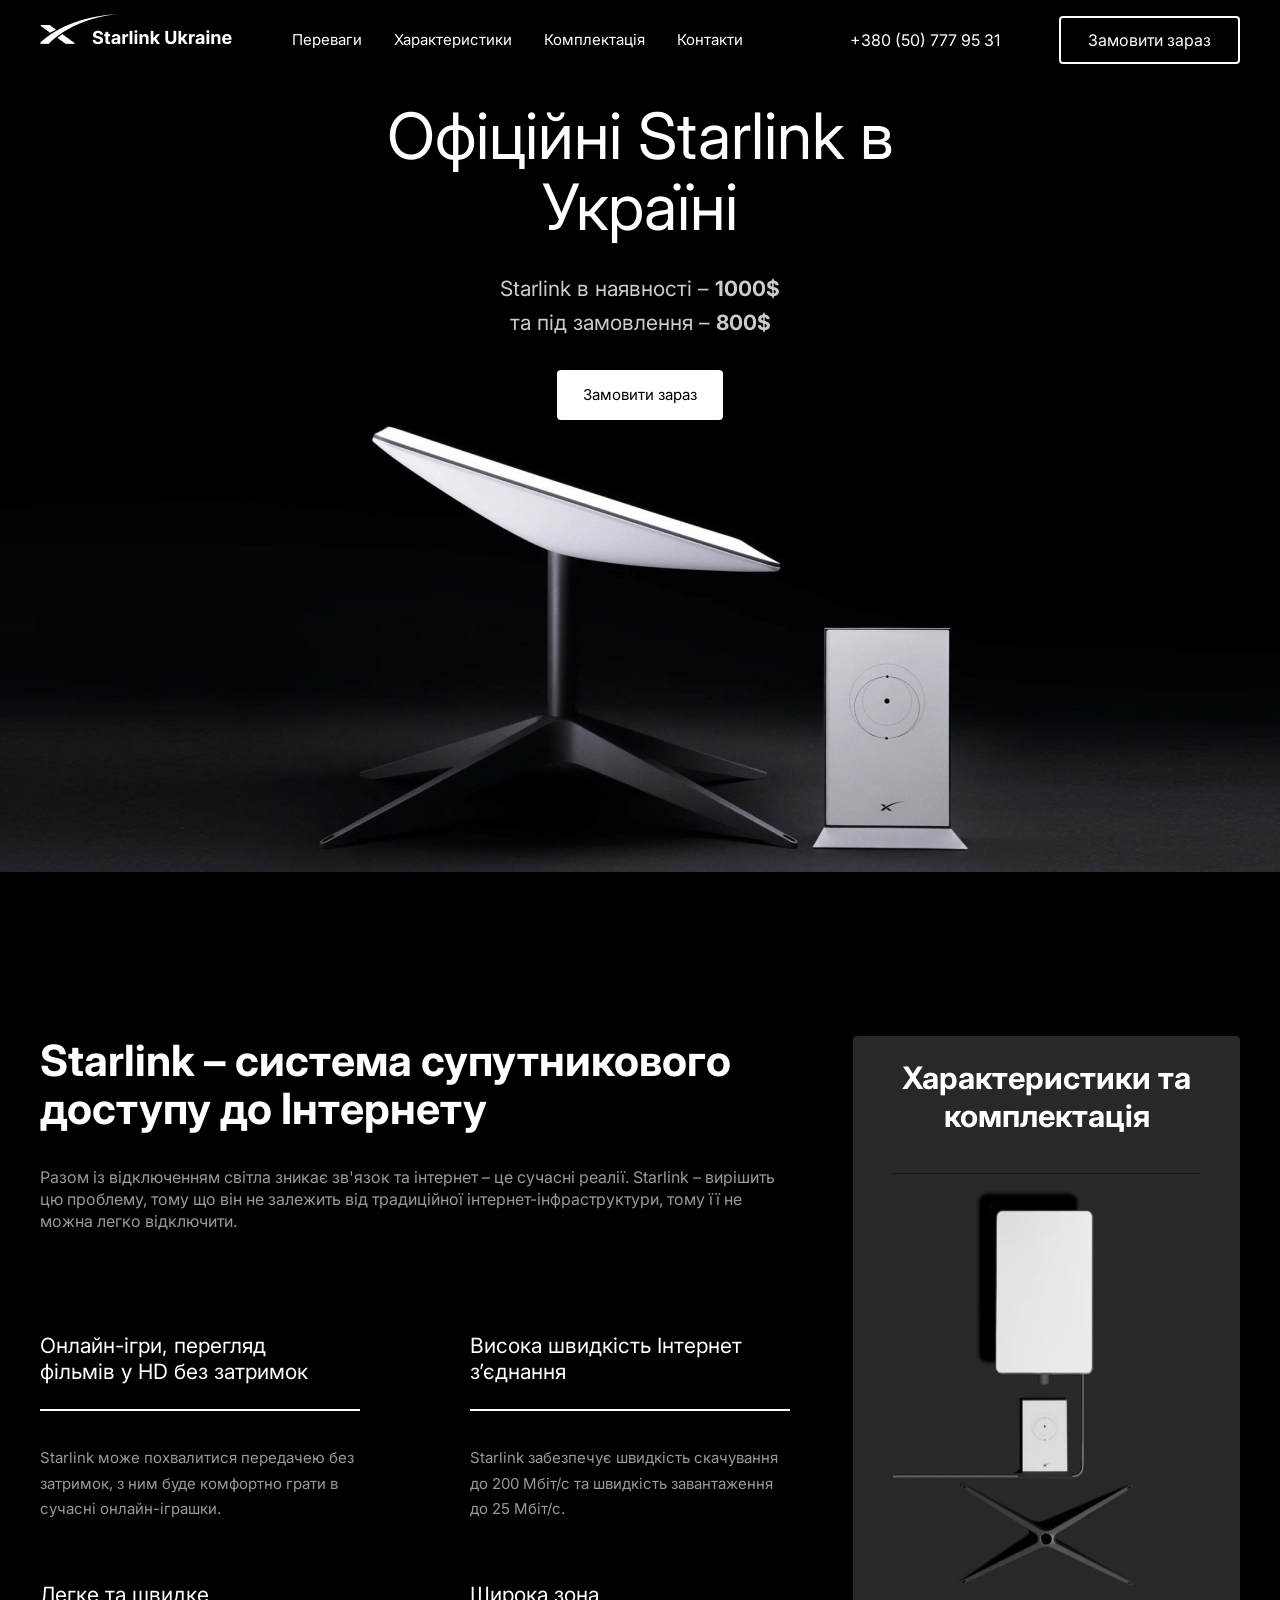
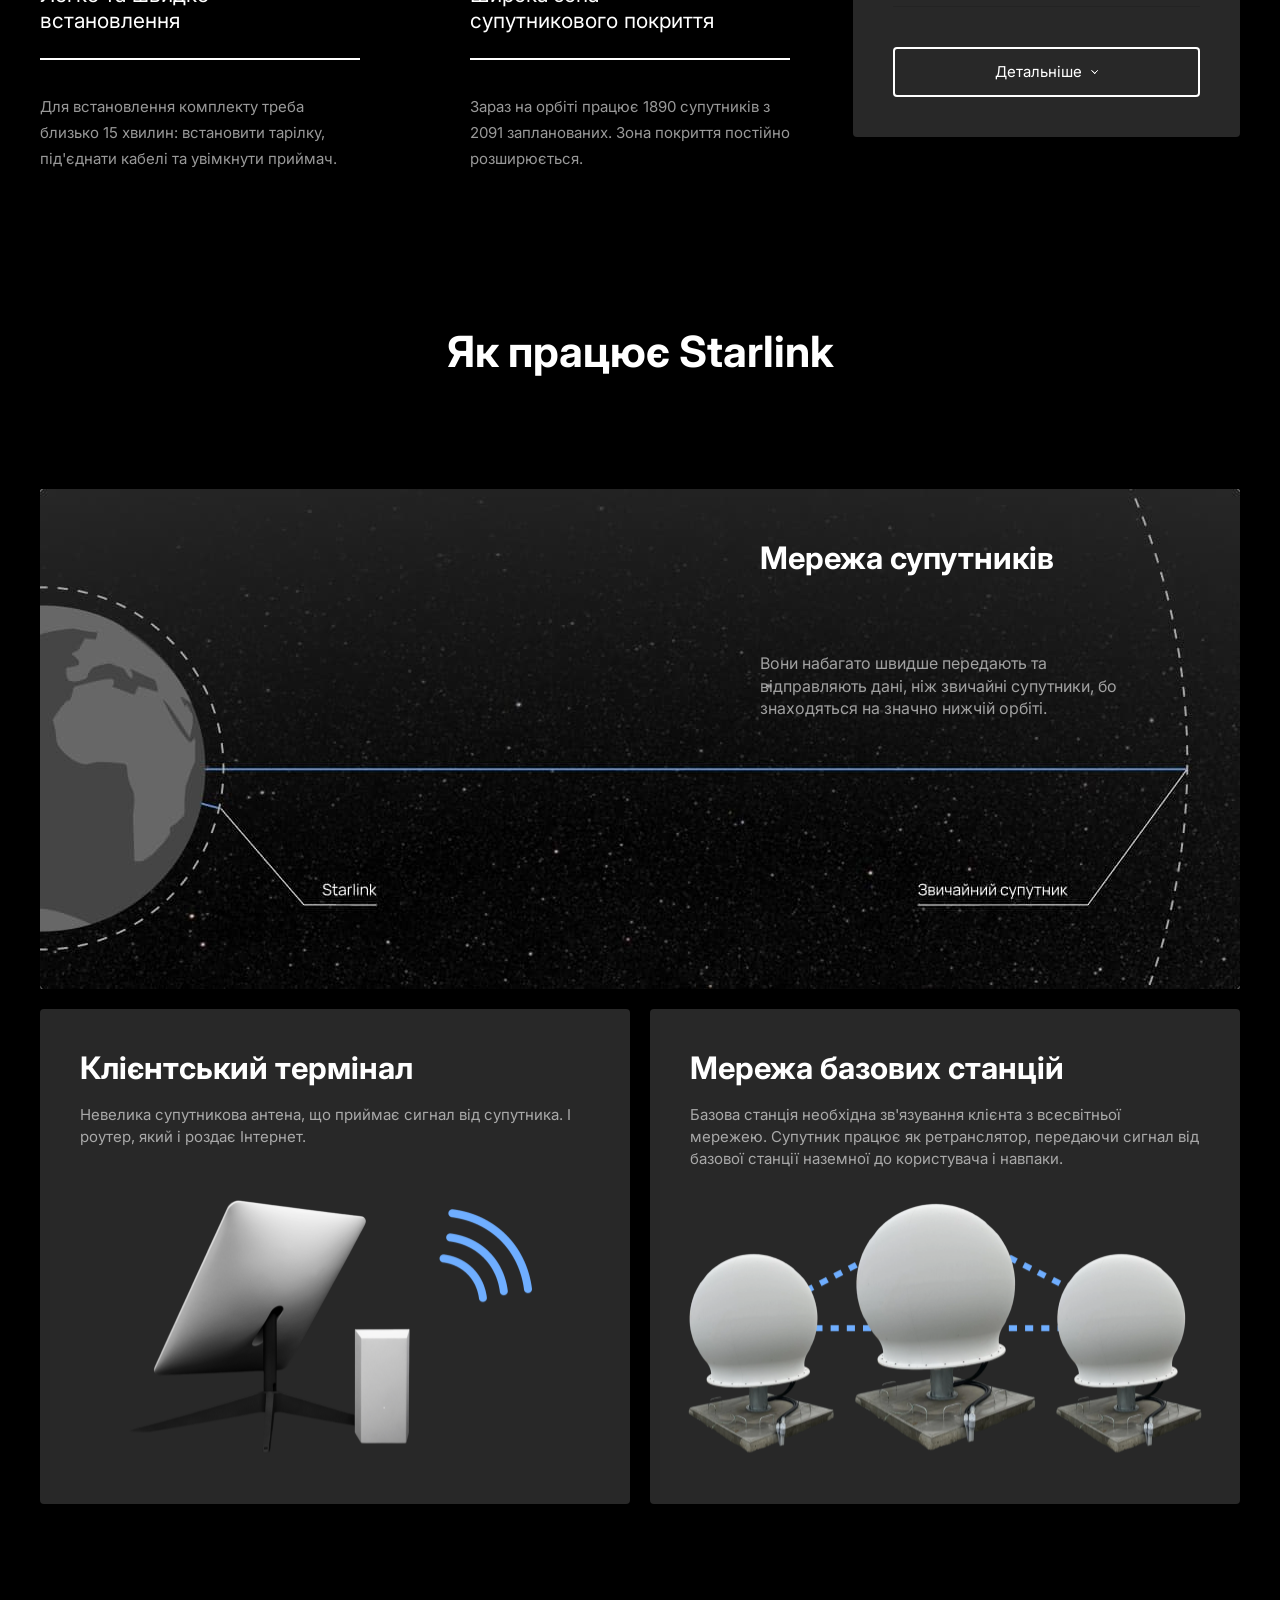
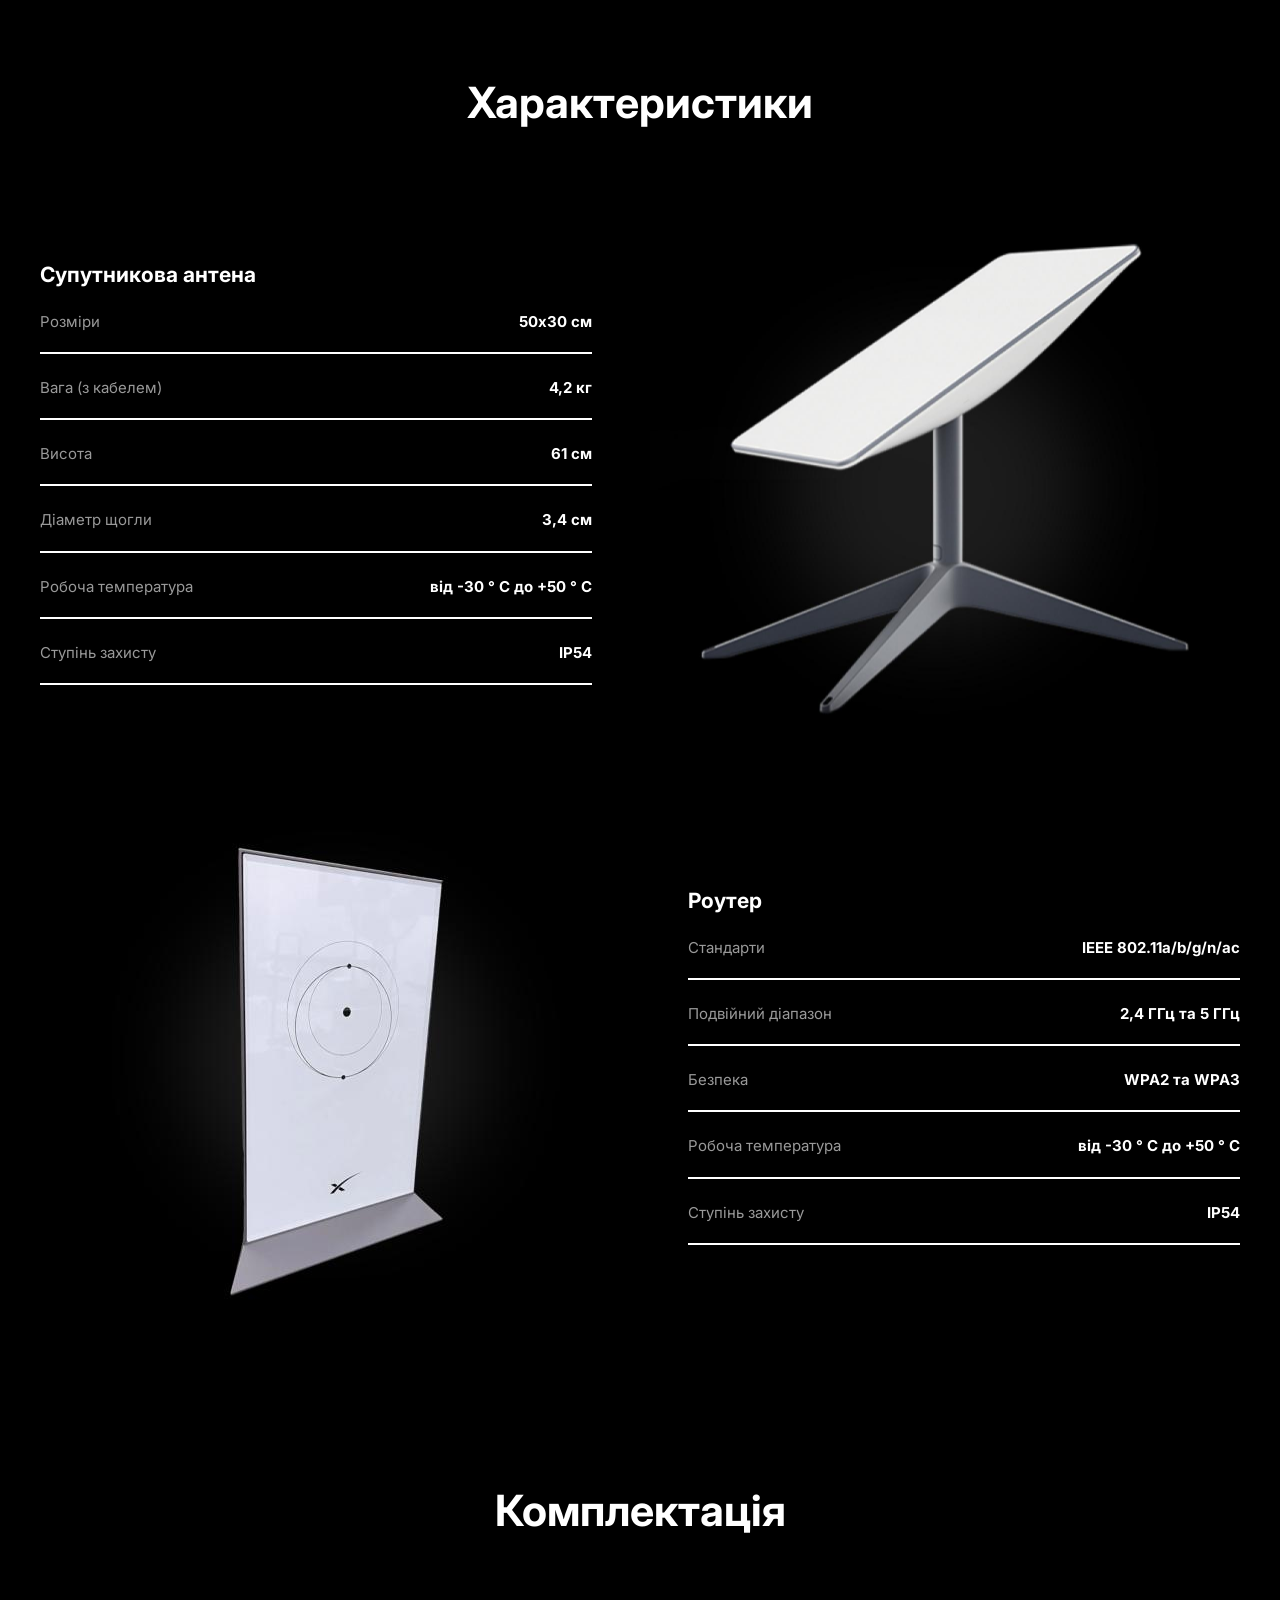
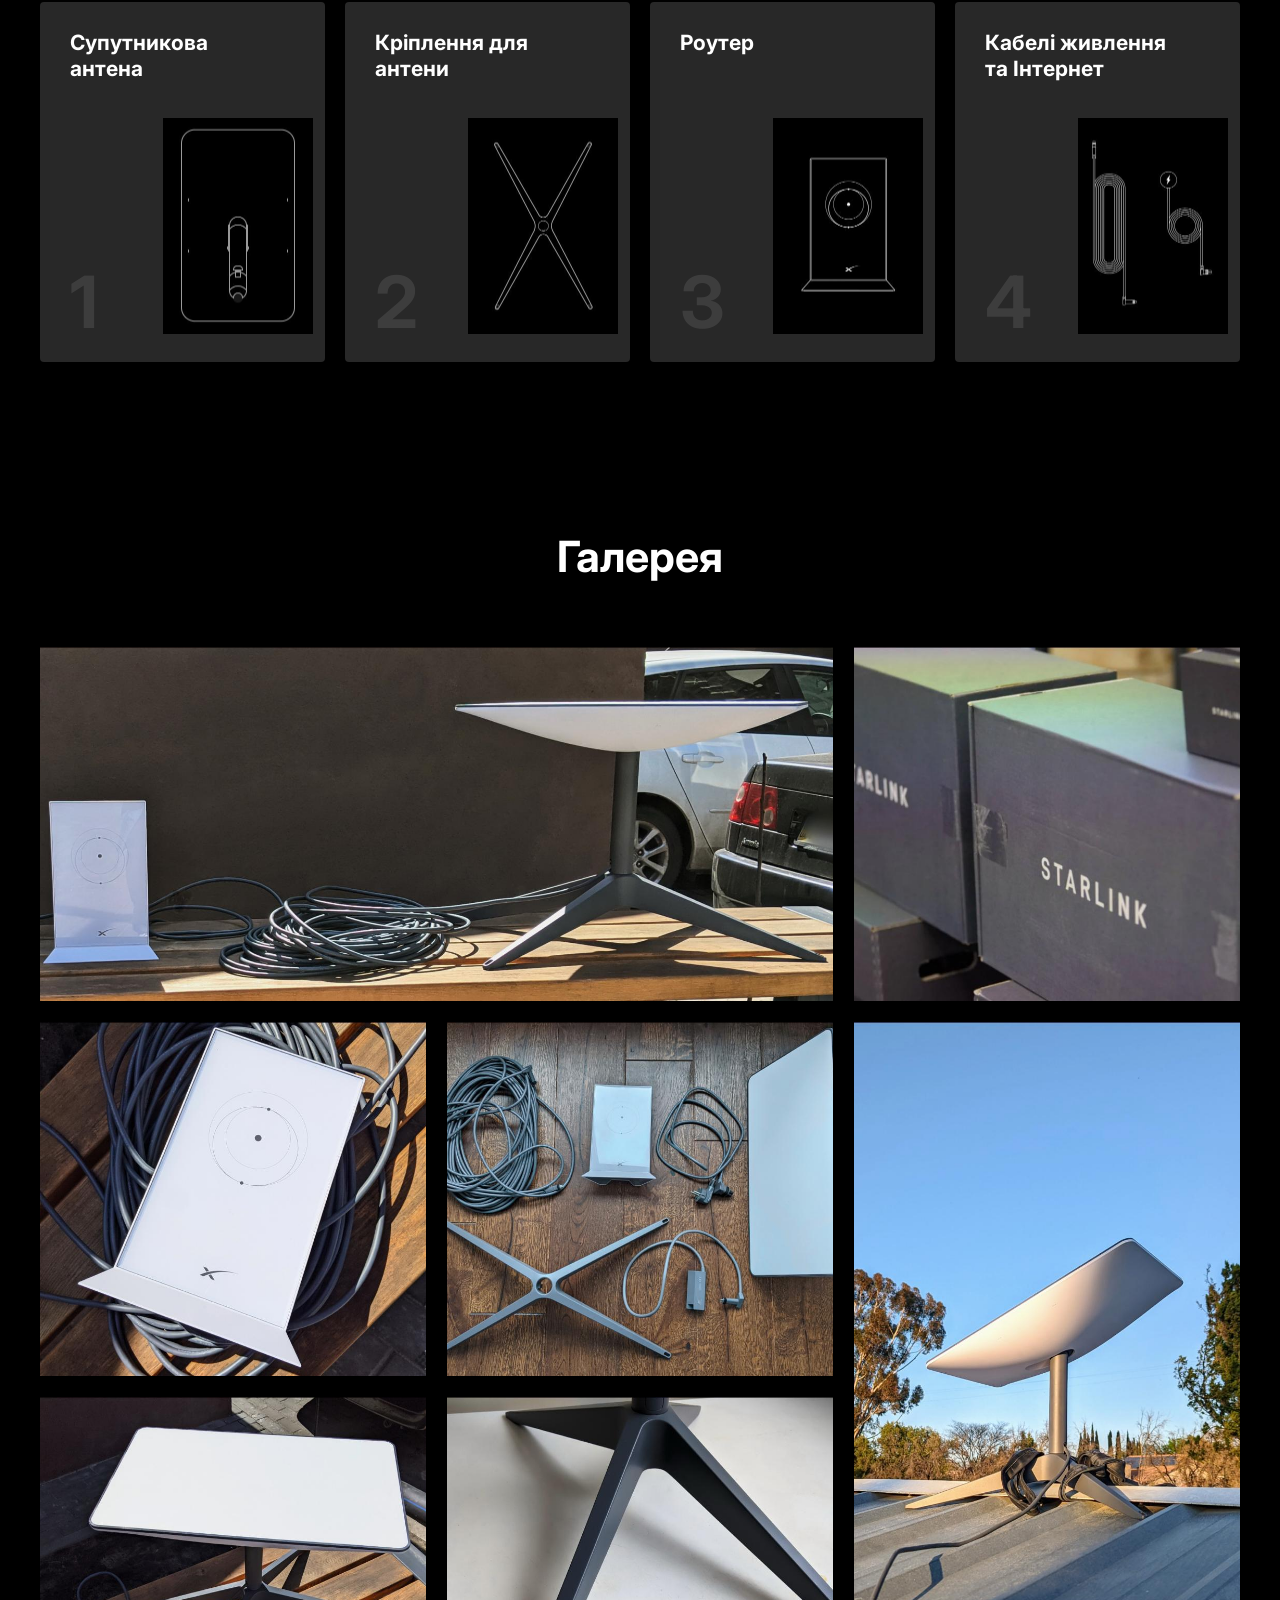
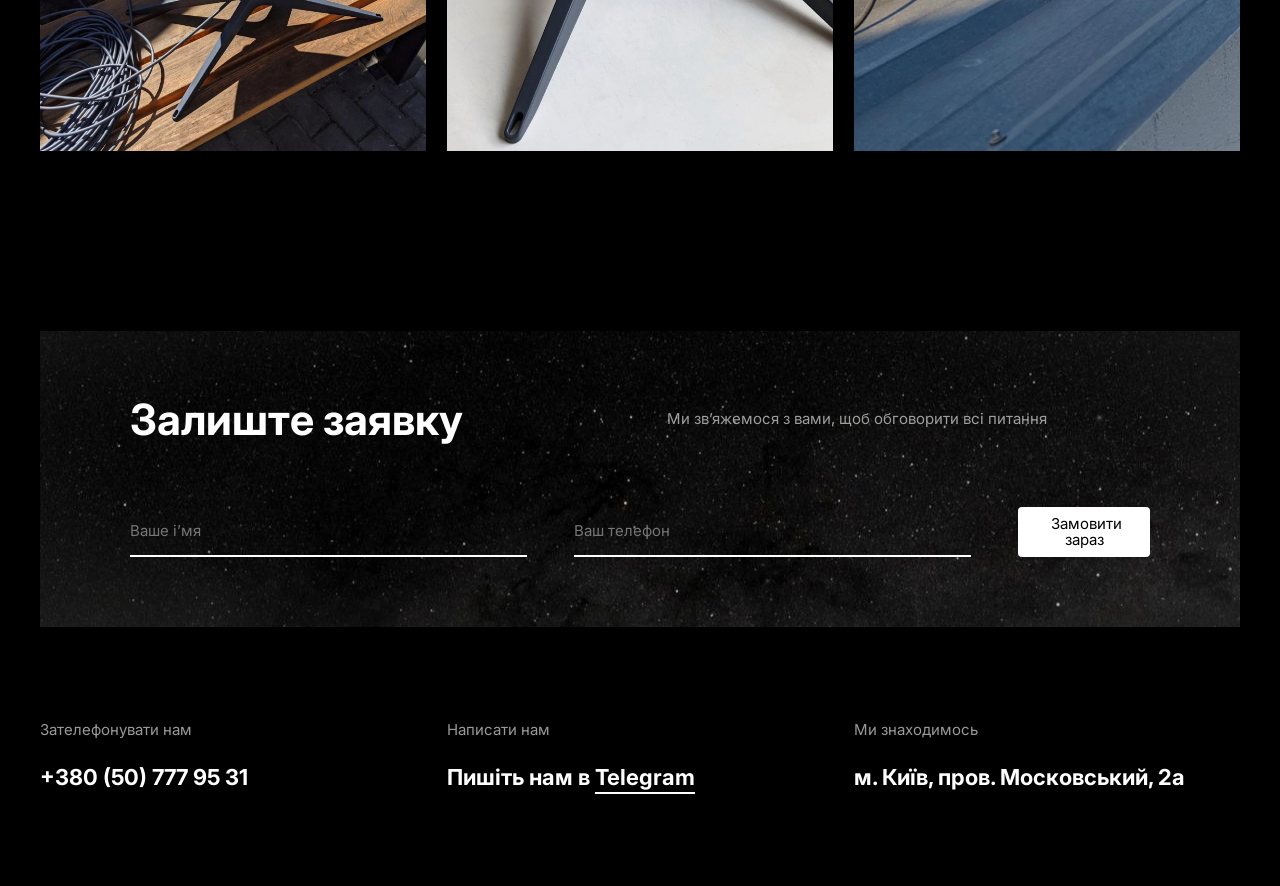
==== commit 1ecb32ad: "wqqd" ====
--- a/index.html
+++ b/index.html
@@ -17,10 +17,10 @@
     <div class="wraper">
       <header class="header">
         <div class="header__container _container">
-          <a href="#" class="header__logo">
+          <a href="index.html" class="header__logo">
             <img src="./img/header/logo.png" alt="лого" />
           </a>
-          <a href="#" class="header__logo-mob">
+          <a href="index.html" class="header__logo-mob">
             <img src="./img/header/logo_mob.jpg" alt="лого" />
           </a>
           <div class="header__menu menu">
@@ -30,18 +30,24 @@
             <nav class="menu__body">
               <ul class="nemu__list">
                 <li class="nemu__item">
-                  <a class="nemu__link" href="#">Переваги</a>
+                  <a class="nemu__link" href="#benefits">Переваги</a>
                 </li>
                 <li class="nemu__item">
-                  <a class="nemu__link" href="#">Характеристики</a>
+                  <a class="nemu__link" href="#characteristic">Характеристики</a>
                 </li>
                 <li class="nemu__item">
-                  <a class="nemu__link" href="#">Комплектація</a>
+                  <a class="nemu__link" href="#complectation">Комплектація</a>
                 </li>
                 <li class="nemu__item">
-                  <a class="nemu__link" href="#">Контакти</a>
+                  <a class="nemu__link" href="#contact">Контакти</a>
+                </li>
+                <li class="nemu__item">
+                  <a href="#footer-form" class="menu__button-mob"
+                  >Замовити зараз</a
+                >
                 </li>
               </ul>
+
             </nav>
           </div>
           <div class="menu__contacts">
@@ -68,7 +74,7 @@
                   Starlink в наявності – <span>1000$</span> <br />
                   та під замовлення – <span>800$</span>
                 </p>
-                <a href="#" class="hero__button">Замовити зараз</a>
+                <a href="#footer-form" class="hero__button">Замовити зараз</a>
               </div>
               <div class="hero__img">
                 <img src="img/hero/img 1.jpg" alt="" />
@@ -76,7 +82,7 @@
             </div>
           </div>
         </section>
-        <section class="main__benefits benefits">
+        <section class="main__benefits benefits" id="benefits">
           <div class="benefits__container _container">
             <div class="benefits__block">
               <div class="benefits__content content__benefits">
@@ -143,7 +149,7 @@
                     alt="Характеристики та комплектація"
                   />
                 </div>
-                <a href="" class="benefits__characteristic-button"
+                <a href="#complectation" class="benefits__characteristic-button"
                   >Детальніше</a
                 >
               </div>
@@ -172,8 +178,8 @@
                     </div>
                     <div class="column__top-img ibg">
                       <!-- <img
-                      srcset="img/work/satellite-mob350.png 480w, img/work/satellite1200.jpg 1200w"
-                      sizes="(min-width: 1024px) 1200px, (min-width: 480px) 480px, 100vw"
+                      srcset="img/work/satellite-mob350.png 480w, img/work/satellite1200.jpg 768w"
+                      sizes="(min-width: 768px) 768px, (min-width: 480px) 480px, 100vw"
                         height="500px"
                         src="img/work/satellite-mob350.png"
                         alt="Мережа супутників"
@@ -228,7 +234,7 @@
             </div>
           </div>
         </section>
-        <section class="main__characteristic characteristic">
+        <section class="main__characteristic characteristic" id="characteristic">
           <div class="characteristic__container _container">
             <div class="characteristic__block">
               <h3 class="characteristic__title title__style">Характеристики</h3>
@@ -335,7 +341,7 @@
             </div>
           </div>
         </section>
-        <section class="main__complectation complectation">
+        <section class="main__complectation complectation" id="complectation">
           <div class="complectation__container _container">
             <div class="complectation__body">
               <h3 class="complectation__title title__style">Комплектація</h3>
@@ -379,7 +385,10 @@
                       <div class="column__complectation-box">
                         <h4 class="column__complectation-number">3</h4>
                         <div class="column__complectation-img ibg">
-                          <img src="img/complectation/router.jpg" alt="Роутер" />
+                          <img
+                            src="img/complectation/router.jpg"
+                            alt="Роутер"
+                          />
                         </div>
                       </div>
                     </div>
@@ -401,7 +410,6 @@
                     </div>
                   </div>
                 </div>
-
               </div>
             </div>
           </div>
@@ -449,9 +457,9 @@
                   Ми зв’яжемося з вами, щоб обговорити всі питання
                 </p>
               </div>
-              <form class="request__form" id="footer-form">
-                <label class="request__form-field">
-                  <div class="request__form-field-wrap">
+              <div class="request__form-wrap">
+                <form class="request__form" id="footer-form">
+                  <label class="request__form-field">
                     <input
                       class="request__form-input"
                       required
@@ -459,10 +467,8 @@
                       name="user-name"
                       type="text"
                     />
-                  </div>
-                </label>
-                <label class="request__form-field">
-                  <div class="request__form-field-wrap">
+                  </label>
+                  <label class="request__form-field">
                     <input
                       class="request__form-input"
                       required
@@ -470,18 +476,20 @@
                       name="user-pfone"
                       type="tel"
                     />
-                  </div>
-                </label>
+                  </label>
+                </form>
                 <button class="request__form-btn" type="submit">
                    Замовити зараз
                 </button>
-              </form>
-            </div>
-            <div class="footer__contact contact">
+              </div>
+            </div>
+            <div class="footer__contact contact" id="contact">
               <ul class="contact__list">
                 <li class="contact__item">
                   <p class="contact__text">Зателефонувати нам</p>
-                  <a href="tel:380507779531" class="contact__title">+380 (50) 777 95 31</a>
+                  <a href="tel:380507779531" class="contact__title"
+                    >+380 (50) 777 95 31</a
+                  >
                 </li>
                 <li class="contact__item">
                   <p class="contact__text">Написати нам</p>
@@ -491,7 +499,12 @@
                 </li>
                 <li class="contact__item">
                   <p class="contact__text">Ми знаходимось</p>
-                  <a href="https://goo.gl/maps/wxywcYVwxd1jU5UH7" target="_blank" class="contact__title">м. Київ, пров. Московський, 2а</a>
+                  <a
+                    href="https://goo.gl/maps/wxywcYVwxd1jU5UH7"
+                    target="_blank"
+                    class="contact__title"
+                    >м. Київ, пров. Московський, 2а</a
+                  >
                 </li>
               </ul>
             </div>
--- a/css/style.css
+++ b/css/style.css
@@ -5,7 +5,7 @@
   min-height: 100%;
 }
 ._container {
-  max-width: 1230px;
+  max-width: 480px;
   margin: 0 auto;
   padding: 0 15px;
 }
@@ -42,8 +42,6 @@
 
 /* ============================== */
 
-.wraper {
-}
 .header {
   position: fixed;
   top: 0;
@@ -158,6 +156,19 @@
   line-height: 1.5;
   color: inherit;
 }
+.menu__button-mob{
+  border: 2px solid #FFFFFF;
+border-radius: 4px;
+font-weight: 400;
+font-size: 16px;
+line-height: 1;
+color: #FFFFFF;
+background: none;
+padding: 16px 28px;
+}
+.nemu__item:nth-last-child(1){
+  padding: 16px 28px;
+}
 .contact__button {
   display: none;
 }
@@ -181,7 +192,7 @@
   display: flex;
   flex-direction: column;
   align-items: center;
-  padding-bottom: 27px;
+  padding-bottom: 282px;
 }
 .hero__content > *:not(:last-child) {
   margin-bottom: 27px;
@@ -220,14 +231,15 @@
   padding: 0 26px;
 }
 .hero__img {
+  position: absolute;
   height: 250px;
   object-fit: cover;
   width: 100%;
-  top: 332px;
+  bottom: 0;
   left: 0;
 }
 .hero__img img {
-
+position: absolute;
   width: 100%;
   height: 100%;
   top: 0;
@@ -499,7 +511,6 @@
 .title__style {
 }
 .characteristic__top {
-  
   display: flex;
   flex-direction: column-reverse;
 
@@ -688,7 +699,6 @@
 }
 .grid__body {
   display: flex;
-   
     flex-direction: column;
 }
 .grid__item {
@@ -747,16 +757,21 @@
   font-weight: 400;
   font-size: 15px;
   line-height: 1.47;
-  display: flex;
-  align-items: flex-end;
   color: rgba(255, 255, 255, 0.6);
-  padding-right: 80px;
+  max-width: 250px;
+}
+.request__form-wrap{
+  display: flex;
+  flex-direction: column;
+  align-items: center;
 }
 .request__form {  
   display: flex;
   padding-top: 31px;
   flex-direction: column;
-}
+  width: 100%;
+}
+
 .request__form-field {
 }
 .request__form-field-wrap {
@@ -822,20 +837,395 @@
 /* =========================================================================== */
 
 @media screen and (min-width: 768px){
-  .wraper {
+  .header {
+  }
+  .header__container {
+  }
+  ._container {
+    max-width: 768px;
+  }
+  .header__logo {
+  }
+  .header__logo-mob {
+  }
+  .header__menu {
+  }
+  .menu {
+  }
+  .menu__icon {
+  }
+  .menu__body {
+  }
+  .nemu__list {
+  }
+  .nemu__item {
+  }
+  .nemu__link {
+  }
+  .menu__contacts {
+    flex: 0 1 auto;
+  }
+  .menu__contacts-phone {
+  }
+  .contact__button {
+    display: flex;
+    min-height: 48px;
+    font-weight: 400;
+font-size: 16px;
+line-height: 16px;
+align-items: center;
+text-align: center;
+color: #FFFFFF;
+    border: 2px solid #FFFFFF;
+border-radius: 4px;
+padding: 0 28px;
+  }
+/* =================================================================================================================== */
+
+.main__hero {
+}
+.hero {
+}
+.hero__container {
+}
+._container {
+}
+.hero__body {
+}
+.hero__content {
+  padding-bottom: 310px;
+}
+.hero__title {
+}
+.hero__text {
+}
+.hero__button {
+}
+.hero__img {
+  min-height: 300px;
+}
+/* ======================================================================================================================= */
+.main__benefits {
+}
+.benefits {
+}
+.benefits__container {
+}
+._container {
+}
+.benefits__block {
+  align-items: center;
+}
+.benefits__content {
+}
+.content__benefits {
+}
+.benefits__title {
+}
+.content__benefits-title {
+}
+.title__style {
+}
+.content__benefits-text {
+}
+.content__benefits-columns {
+}
+.benefits-columns {
+  max-width: 100%;
+  justify-content: space-between;
+}
+.benefits-colum {
+  flex: 0 1 45%;
+}
+.benefits-colum-title {
+}
+.benefits-colum-text {
+}
+.benefits__characteristic {
+  max-width: 500px;
+}
+.benefits__characteristic-title {
+}
+.benefits__characteristic-img {
+}
+.ibg {
+}
+.benefits__characteristic-button {
+}
+/* =========================================================================================================================== */
+.main__work {
+}
+.work {
+}
+.work__container {
+}
+._container {
+}
+.work__block {
+}
+.work__title {
+}
+.title__style {
+}
+.work__columns {
+}
+.work__column-top {
+}
+.column__top {
+}
+.column__top-item {
+  min-height: 320px;
+  justify-content: center;
+  align-items: center;
+  display: flex;
+}
+.column__top-content {
+  top: 44px;
+}
+.column__top-title {
+}
+.column__top-text {
+}
+.column__top-img {
+  background-image: url(../img/work/satellite1200.jpg);
+}
+.ibg {
+}
+.work__colomn-row {
+}
+.work__item {
+  flex: 0 1 50%;
+}
+.work__item:not(:last-child){
+  margin: 0;
+}
+.work__column {
+}
+.work__column-content {
+}
+.work__column-title {
+}
+.work__column-text {
+}
+.work__column-img {
+  min-height: 180px;
+}
+/* ================================================================================================================================================ */
+
+.main__characteristic {
+}
+.characteristic {
+}
+.characteristic__container {
+}
+._container {
+}
+.characteristic__block {
+}
+.characteristic__title {
+  text-align: center;
+}
+.title__style {
+
+}
+.characteristic__top {
+  display: flex;
+  flex-direction: row;
+  justify-content: space-between;
+}
+.characteristic__top-content {
+  flex: 0 1 46%;
+}
+.characteristic__content {
+}
+.characteristic__content-title {
+}
+.characteristic__content-list {
+}
+.characteristic__content-wrap {
+}
+.characteristic__content-item {
+}
+.characteristic__top-img {
+}
+.ibg {
+}
+.characteristic__bottom {
+  display: flex;
+  flex-direction: row-reverse;
+  justify-content: space-between;
+}
+/* ================================================================================================================================== */
+.main__complectation {
+}
+.complectation {
+}
+.complectation__container {
+}
+._container {
+}
+.complectation__body {
+}
+.complectation__title {
+  text-align: center;
+}
+.title__style {
+}
+.complectation__row {
+}
+.slider {
+  display: flex;
+  flex-wrap: wrap;
+  row-gap: 20px;
+}
+.complectation__column {
+}
+.column__complectation {
+  flex: 0 1 50%;
+}
+.column__complectation-item {
+}
+.column__complectation-title {
+}
+.column__complectation-box {
+}
+.column__complectation-number {
+}
+.column__complectation-img {
+}
+.ibg {
+}
+/* ================================================================================================================================= */
+.main__gallery {
+}
+
+.gallery {
+}
+.gallery__container {
+}
+.gallery__body {
+}
+.gallery__title {
+  padding-bottom: 67px;
+  text-align: center;
+}
+
+.grid {
+}
+.grid__body {
+  display: grid;
+  grid-template-columns: 1fr 1fr;
+  grid-template-rows: 1fr 1fr 1fr 1fr;
+  min-height: 1062px;
+  width: 100%;
+  gap: 21px;
+}
+.grid__item {
+  display: block;
+  width: 100%;
+  height: 100%;
+  padding: 0 0 42% 0;
+}
+.grid__item1 {
+  grid-row: 1/1;
+  grid-column: 1/3;
+}
+
+.grid__item2 {
+}
+.grid__item3 {
+}
+.grid__item4 {
+}
+.grid__item5 {
+  grid-column: 2/2;
+  grid-row: 2/4;
+}
+.grid__item6 {
+}
+.grid__item7 {
+  display: none;
+}
+/* ============================================================================================================================ */
+.footer {
+}
+.footer__container {
+}
+._container {
+}
+.footer__body {
+}
+.footer__request {
+}
+.request {
+}
+.request__content {
+  text-align: center;
+}
+.request__title {
+}
+.title__style {
+}
+.request__text {
+  max-width: 100%;
+}
+.request__form-wrap{
+
+}
+.request__form {
+  display: flex;
+  flex-direction: row;
+  justify-content: space-around;
+}
+.request__form-field {
+}
+.request__form-field-wrap {
+}
+.request__form-input {
+}
+.request__form-btn {
+}
+.footer__contact {
+}
+.contact {
+}
+.contact__list {
+  display: flex;
+    flex-wrap: wrap;
+}
+.contact__item {
+  display: flex;
+  flex-direction: column;
+  align-items: center;
+  flex: 0 1 50%;
+}
+.contact__item:nth-last-child(1){
+
+  flex: 1 1 100%;
+
+}
+.contact__text {
+}
+.contact__title {
+}
+}
+/* ========================================================================================================================================= */
+
+@media screen and (min-width: 1200px) {
+  ._container {
+    max-width: 1230px;
   }
   .header {
     position: fixed;
     top: 0;
     left: 0;
     width: 100%;
-    z-index: 10;
+    z-index: 100;
   }
   .header__container {
-
-  }
-
-  .header__logo-mob{
+    min-height: 80px;
+  }
+  .header__logo-mob {
     display: none;
   }
   .header__logo {
@@ -850,756 +1240,488 @@
   .header__menu {
   }
   .menu {
-    display: flex;
-    order: 1;
-  
-  }
-  
+    order: 0;
+    align-items: center;
+  }
   .menu__icon {
+    display: none;
+  }
+  .menu__body {
     position: relative;
-    z-index: 50;
-    width: 30px;
-    height: 18px;
-    cursor: pointer;
-  }
-  .menu__icon span,
-  .menu__icon::before,
-  .menu__icon::after{
-    position: absolute;
-    left: 0;
-    width: 100%;
-    height: 10%;
-    background-color: #fff;
-    transition: all 300ms ease 0s;
-  }
-  .menu__icon span{
-    top: 50%;
-    transform: scale(1) translate(0, -50%);
-  }
-  .menu__icon::before,
-  .menu__icon::after{
-    content: "";
-  }
-  .menu__icon::before{
+    right: 0;
     top: 0;
-  }
-  .menu__icon::after{
-    bottom: 0;
-  
-  }
-  .menu__icon.active span{
-    top: 50%;
-    transform: scale(0) translate(0, -50%);
-  }
-  .menu__icon.active::before{
-    top: 50%;
-    transform: rotate(-45deg) translate(0px, -50%);
-  }
-  .menu__icon.active::after{
-    bottom: 50%;
-    transform: rotate(45deg) translate(0px, 50%);
-  }
-  
-  .menu__body {
-    transition: right 300ms ease 0s;
-    position: fixed;
-    top: 70px;
-    right: -100%;
-    width: 100%;
-    height: 100%;
-    background: rgba(0, 0, 0, 0.95);
-  }
-  .menu__body.active{
-    right: 0;
-  }
-  
-  .nemu__list {
-    padding: 20px;
-  }
-  .nemu__item {
-    margin-bottom: 30px;
-    text-align: center;
-  }
-  .nemu__link {
-  
-    font-weight: 400;
-    font-size: 20px;
-    line-height: 1.47;
-    color: inherit;
-  }
-  .menu__contacts {
-    flex: 1 1 auto;
-  }
-  .menu__contacts-phone {
     display: block;
     padding: 0 15px;
-      white-space: nowrap;
+  }
+  .nemu__list {
+    display: flex;
+    padding: 0;
+  }
+
+  .nemu__item:not(:last-child) {
+    margin-right: 32px;
+  }
+
+  .nemu__item {
+    align-items: center;
+    display: flex;
+    margin-bottom: 0;
+  }
+  .nemu__link {
+font-size: 15px;
+  }
+  .menu__contacts {
+    flex: 0 1 auto;
+  }
+  .menu__contacts-list {
+    display: flex;
+    align-items: center;
+  }
+  .menu__contacts-item {
+  }
+  .menu__contacts-item:not(:last-child) {
+    margin-right: 52px;
+  }
+  .menu__contacts-phone {
+
+  }
+
+  .contact__button {
+    display: flex;
+    white-space: nowrap;
     font-weight: 400;
     font-size: 16px;
-    line-height: 1.5;
-    color: inherit;
-  }
-  .contact__button {
-    display: none;
-  }
-  /* ==========hero========== */
-  .main__hero {
-    padding: 127px 0 0px 0;
-    position: relative;
-  }
-  .hero {
-  }
-  .hero__container {
-  }
-  .hero__body {
-    display: flex;
-    flex-direction: column;
+    line-height: 1;
     align-items: center;
-  }
-  .hero__content {
-    position: relative;
-    z-index: 5;
-    display: flex;
-    flex-direction: column;
-    align-items: center;
-    padding-bottom: 27px;
-  }
-  .hero__content > *:not(:last-child) {
-    margin-bottom: 27px;
-  }
-  .hero__title {
-    font-size: 38px;
-    line-height: 1.11;
-    color: inherit;
-    max-width: 300px;
-    text-align: center;
-  }
-  .hero__text {
-    font-weight: 400;
-    font-size: 21px;
-    line-height: 1.62;
-    color: #cccccc;
-    text-align: center;
-  }
-  .hero__text span{
-    font-weight: 700;
-  font-size: 21px;
-  line-height: 1.48;
-  }
-  .hero__button {
-    min-height: 50px;
-    background: #fff;
-    border-radius: 4px;
-    font-weight: 400;
-    font-size: 15px;
-    line-height: 1.07;
-    display: flex;
-    align-items: center;
-    text-align: center;
     justify-content: center;
-    color: #000;
-    padding: 0 26px;
-  }
-  .hero__img {
-    height: 250px;
-    object-fit: cover;
-    width: 100%;
-    top: 332px;
-    left: 0;
-  }
-  .hero__img img {
-  
-    width: 100%;
-    height: 100%;
-    top: 0;
-    left: 0;
-    object-fit: cover;
-  } 
-  /* =====================benefits============= */
-  
-  .main__benefits {
-    padding-top: 100px;
-  }
-  .benefits {
-  }
-  .benefits__container {
-  }
-  .benefits__block {
-    display: flex;
-    flex-direction: column;
-  }
-  .benefits__content {
-  }
-  .content__benefits {
-    padding-bottom: 55px;
-  }
-  .benefits__title {
-    padding-bottom: 50px;
-  }
-  .content__benefits-title {
-    font-weight: 700;
-  font-size: 31px;
-  line-height: 1.14;
-  display: flex;
-  align-items: center;
-  color: #FFFFFF;
-  }
-  .benefits__title> *:not(:last-child){
-    margin-bottom: 23px;
-  }
-  .title__style {
-  
-  }
-  .content__benefits-text {
-    font-weight: 400;
-    font-size: 16px;
-    line-height: 1.36;
-    display: flex;
-    align-items: center;
-    color: rgba(255, 255, 255, 0.6);
-  }
-  .content__benefits-columns {
-  }
-  .benefits-columns {
-    display: flex;
-    flex-wrap: wrap;
-    max-width: 714px;
-    column-gap: 50px;
-    row-gap: 50px;
-  }
-  .benefits-colum {
-    flex: 0 1 100%;
-  }
-  .benefits-colum>*:not(:last-child){
-    margin-bottom: 17px;
-  }
-  .benefits-colum-title h4 {
-    max-width: 275px;
-    font-size: 21px;
-    line-height: 1.24;
-    display: flex;
-    flex-direction: column-reverse;
-    align-items: center;
-    color: inherit;
-  }
-  .benefits-colum-title{
-    display: flex;
-    flex-direction: column-reverse;
-  }
-  
-  .benefits-colum-title::before {
-    content: "";
-    width: 100%;
-    border-bottom: 2px solid #fff;
-    padding-top: 24px;
-  }
-  .benefits-colum-text {
-    font-weight: 400;
-    font-size: 16px;
-    line-height: 1.36;
-    display: flex;
-    align-items: center;
-    color: rgba(255, 255, 255, 0.6);
-  }
-  .benefits__characteristic {
-    height: 100%;
-    background: #282828;
-    border-radius: 4px;
-    display: flex;
-    flex-direction: column;
-    align-items: center;
-    padding: 32px 32px 35px 32px;
-  }
-  .benefits__characteristic-title {
-    max-width: 300px;
-    margin-bottom: 18px;
-    font-weight: 700;
-    font-size: 27px;
-    line-height: 1.26;
     text-align: center;
     color: inherit;
-  }
-  .benefits__characteristic-img {
-    width: 100%;
-    min-height: 320px;
-  }
+    min-height: 48px;
+    border: 2px solid #fff;
+    border-radius: 4px;
+    padding: 0 27px;
+  }
+  .nemu__item:nth-last-child(1){
+    display: none;
+  }
+.main {
+}
+.main__hero {
+  padding: 100px 0 452px 0;
+  position: relative;
+}
+.hero__container {
+}
+.hero__body {
+
+}
+.hero__content {
+padding: 0;
+}
+.hero__content > *:not(:last-child) {
+  margin-bottom: 30px;
+}
+.hero__title {
+  font-size: 64px;
+  max-width: 540px;
+
+}
+.hero__text {
+
+}
+.hero__button {
+
+}
+.hero__img {
+  height: 538px;
+  object-fit: cover;
+  position: absolute;
+
+}
+.hero__img img {
+
+}
+.main__benefits {
+  padding-top: 164px;
+}
+.benefits {
+}
+.benefits__container {
+}
+.benefits__block {
+  display: flex;
+  justify-content: space-between;
+  flex-direction: row;
+  align-items: flex-start;
+}
+.benefits__content {
+  flex: 0 1 750px;
+}
+.content__benefits {
+}
+.benefits__title {
+  padding-bottom: 100px;
+}
+.benefits__title > *:not(:last-child) {
+  margin-bottom: 35px;
+}
+.title__style {
+  font-size: 43px;
+  line-height: 1.12;
+}
+.content__benefits-title {
+}
+.content__benefits-text {
+}
+.content__benefits-columns {
+}
+.benefits-columns {
+  column-gap: 74px;
+  row-gap: 60px;
+}
+.benefits-colum {
+  flex: 0 1 50%;
+  max-width: 320px;
+}
+.benefits-colum-title {
+}
+
+.benefits-colum-text {
+  padding-top: 17px;
+  font-size: 15px;
+  line-height: 1.72;
+}
+.benefits__characteristic {
+  padding: 23px 40px 40px 40px;
+}
+.benefits__characteristic-title {
+  margin-bottom: 38px;
+  font-weight: 700;
+  font-size: 31px;
+  line-height: 1.23;
+}
+.benefits__characteristic-img {
+  min-height: 434px;
+}
+.benefits__characteristic-button {
+  margin-top: 40px;
+}
+.benefits__characteristic-button::after {
+
+}
+
+.main__work {
+  padding-top: 100px;
+}
+.work {
+}
+.work__container {
+}
+.work__block {
+}
+.work__title {
+
+}
+.work__columns {
+}
+.work__column-top {
+}
+.column__top {
+  padding: 68px 0 20px 0;
+}
+.column__top-item {
+  min-height: 500px;
+  position: relative;
+}
+.column__top-content {
+  position: absolute;
+  z-index: 2;
+  max-width: 390px;
+  top: 50px;
+  right: 90px;
+}
+.column__top-content > *:not(:last-child) {
+  margin-bottom: 75px;
+}
+.column__top-title {
+  padding: 0;
+}
+.column__top-text {
+
+}
+.column__top-text:nth-child(2){
+  display: none;
+}
+.column__top-img {
+
+}
+.work__colomn-row {
+  display: flex;
+  flex-wrap: nowrap;
+  margin: 0 -10px;
+}
+.work__item {
+  padding: 0 10px;
+  flex: 0 1 50%;
+}
+.work__column {
+
+  padding: 40px 0 50px 0;
+}
+.work__column-content {
+
+  padding: 0 40px 14px 40px;
+}
+.work__column-content > *:not(:last-child) {
+  margin-bottom: 17px;
+}
+.work__column-title {
+
+}
+.work__column-text {
+
+}
+.work__column-img {
+  min-height: 270px;
+}
+
+.main__characteristic {
+  padding-top: 174px;
+}
+.characteristic {
+}
+.characteristic__container {
+}
+.characteristic__block {
+}
+.characteristic__title {
+  text-align: center;
+  padding-bottom: 12px;
+}
+.characteristic__top {
+  display: flex;
+  justify-content: space-between;
+  align-items: center;
+}
+.characteristic__top-content {
+}
+.characteristic__content {
+  min-width: 460px;
+}
+.characteristic__content-title {
+
+}
+.characteristic__content-list {
+}
+.characteristic__content-wrap::after {
+
+}
+.characteristic__content-wrap:not(:last-child) {
+
+}
+.characteristic__content-item {
+
+}
+.characteristic__content-item p {
+
+}
+.characteristic__content-item span {
+  font-weight: 700;
+  color: #ffffff;
+}
+
+.characteristic__top-img {
+  min-width: 590px;
+  min-height: 590px;
+}
+.characteristic__bottom {
+  margin-top: -37px;
+  display: flex;
+  justify-content: space-between;
+  align-items: center;
+  flex-direction: row-reverse;
+}
+
+.main__complectation {
+
+}
+.complectation {
+}
+.complectation__container {
+}
+.complectation__body {
+}
+.complectation__title {
+  padding-bottom: 67px;
+  text-align: center;
+}
+.complectation__row {
+  margin: 0 -10px;
+}
+.slider {
+  display: flex;
+  flex-wrap: nowrap;
   
-  .benefits__characteristic-button {
-    min-height: 50px;
-    margin-top: 20px;
-    border: 2px solid #ffffff;
-    border-radius: 4px;
-    font-weight: 400;
-    font-size: 15px;
-    line-height: 1.07;
-    display: flex;
-    align-items: center;
-    text-align: center;
-    justify-content: center;
-    color: #fff;
-    padding: 0 100px;
-  }
-  .benefits__characteristic-button::after {
-    content: "";
-    margin-left: 8px;
-    width: 8px;
-    height: 6px;
-    background: url(../img/benefits/arrow.svg) 0px 0 no-repeat;
-  }
-  
-  /* ============= work============ */
-  
-  .main__work {
-    padding-top: 100px;
-  }
-  .work {
-  }
-  .work__container {
-  }
-  .work__block {
-  }
-  .work__title {
-    text-align: center;
-    font-weight: 700;
-  font-size: 31px;
-  line-height: 1.13;
-  padding: 0 0 46px 0;
-  }
-  .title__style {
-  }
-  .work__columns {
-    
-  }
-  .work__column-top {
-  }
-  .column__top {
-    padding-bottom: 20px;
-  }
-  .column__top-item {
-    min-height: 564px;
-    position: relative;
-  }
-  .column__top-content {
-    position: absolute;
-    z-index: 2;
-    max-width: 390px;
-    top: 35px;
-    margin: 0 auto;
-  }
-  .column__top-title {
-    font-weight: 700;
-    font-size: 31px;
-    line-height: 1.24;
-    color: #FFFFFF;
-    padding-bottom: 19px;
-  }
-  .column__top-text {
-    font-weight: 400;
-    font-size: 16px;
-    line-height: 1.4;
-    color: rgba(255, 255, 255, 0.6);
-  }
-  .column__top-text:not(:last-child){
-    margin-bottom: 13px;
-  }
-  .column__top-img {
-    position: absolute;
-    top: 0;
-    width: 100%;
-    height: 100%;
-  background-image: url(../img/work/satellite-mob350.png);
-  background-size: cover;
-  background-repeat: no-repeat;
-  }
-  .work__colomn-row {
-    flex-wrap: wrap;
-    display: flex;
-    margin: 0 -10px;
-  }
-  .work__item:not(:last-child){
-    margin-bottom: 20px;
-  }
-  .work__item {
-    padding: 0 10px;
-    flex: 0 1 100%;
-  }
-  .work__column {
-    height: 100%;
-    display: flex;
-    flex-direction: column;
-    background: #282828;
-    border-radius: 4px;
-    padding: 35px 0;
-  }
-  .work__column-content {
-    flex: 1 1 auto;
-    padding: 0 30px 30px 30px;
-  }
-  .work__column-title {
-    font-weight: 700;
-    font-size: 31px;
-    line-height: 1.24;
-    color: #FFFFFF;
-    }
-  .work__column-text {
-    font-weight: 400;
-    font-size: 15px;
-    line-height: 1.47;
-    color: rgba(255, 255, 255, 0.6);
-  }
-  .work__column-content>*:not(:last-child){
-    margin-bottom: 19px;
-  }
-  .work__column-img {
-    min-height: 202px;
-  }
-  
-  
-  
-  /* ================characteristic======================== */
-  
-  .main__characteristic {
-    padding-top: 100px;
-  }
-  .characteristic {
-  }
-  .characteristic__container {
-  }
-  .characteristic__block {
-  }
-  .characteristic__block>*:not(:last-child){
-    margin-bottom: 40px;
-  }
-  .characteristic__title {
-    padding-bottom: 23px;
-    font-weight: 700;
-    font-size: 31px;
-    line-height: 1.30;
-  color: #FFFFFF;
-  }
-  .title__style {
-  }
-  .characteristic__top {
-    
-    display: flex;
-    flex-direction: column-reverse;
-  
-  }
-  .characteristic__top-content {
-    display: flex;
-    flex-direction: column;
-  }
-  .characteristic__content {
-  }
-  .characteristic__content-title {
-    padding-bottom: 23px;
-    font-weight: 700;
-  font-size: 21px;
-  line-height: 1.24;
-  color: #FFFFFF;
-  }
-  .characteristic__content-list {
-  }
-  .characteristic__content-wrap{
-  
-  }
-  .characteristic__content-wrap:not(:last-child){
-    margin-bottom: 23px;
-  }
-  .characteristic__content-wrap::after {
-    display: block;
-    content: "";
-    border-bottom: 2px solid #FFFFFF;
-    width: 100%;
-    padding-bottom: 19px;
-  }
-  .characteristic__content-item {
-    display: flex;
-      justify-content: space-between;
-      font-size: 15px;
-      line-height: 1.47;
-  }
-  .characteristic__content-item p{
-    font-weight: 400;
-    color: rgba(255, 255, 255, 0.6);
-  }
-  .characteristic__top-img {
-    min-width: 350px;
-    min-height: 350px;
-  }
-  .characteristic__bottom {
-    display: flex;
-    flex-direction: column-reverse;
-  }
-  
-  
-  
-  /* =============complectation================= */
-  /* ++++++++++++++++++++++++++++ */
-  /* Слайдер */
-  .slick-slider{
-    min-width: 0;
-  }
-  /* Слайдер запущен */
-  .slick-slider.slick-initialized{}
-  /* Слайдер с точками */
-  .slick-slider.slick-dotted{}
-  /* Ограничивающая оболочка */
-  .slick-list {
-    overflow: hidden;
-  }
-  /* Лента слайдов */
-  .slick-track{
-    display: flex;
-    margin: 0 -10px;
-  }
-  /* Слайд */
-  .slick-slide{}
-  /* Слайд активный (показывается) */
-  .slick-slide.slick-active{}
-  /* Слайд основной */
-  .slick-slide.slick-current{}
-  /* Слайд по центру */
-  .slick-slide.slick-center{}
-  /* Клонированный слайд */
-  .slick-slide.slick-cloned{}
-  /* Стрелка */
-  .slick-arrow{
-  }
-  /* Стрелка влево */
-  .slick-arrow.slick-prev{
-  }
-  /* Стрелка вправо */
-  .slick-arrow.slick-next{
-  }
-  /* Стрелка не активная */
-  .slick-arrow.slick-disabled{}
-  /* Точки (булиты) */
-  .slick-dots{}
-  .slick-dots li{}
-  /* Активная точка */
-  .slick-dots li.slick-active{}
-  /* Элемент точки */
-  .slick-dots li button{
-  }
-  /* +++++++++++++++++++++++++++++++++ */
-  .slider .slick-arrow{
-  }
-  /* =============complectation================= */
-  .main__complectation {
-    padding-top: 125px;
-  }
-  .complectation {
-  }
-  .complectation__container {
-  }
-  .complectation__body {
-  }
-  .complectation__title {
-    padding-bottom: 46px;
-    font-size: 30px;
-    line-height: 1.17;
-  }
-  .complectation__row {
-  
-  }
-  .complectation__column {
-    padding: 0 10px;
-  }
-  .column__complectation {
-  }
-  .column__complectation-item {
-    padding: 28px 12px 16px 30px;
-    background: #282828;
-  border-radius: 4px;
+}
+.complectation__column {
+  flex: 0 1 25%;
+
+}
+.column__complectation-item {
+
+}
+.column__complectation {
+}
+.column__complectation-title {
+
+}
+.column__complectation-box {
+
+}
+.column__complectation-number {
+
+}
+.column__complectation-img {
+
+}
+.column__complectation-img img {
+
+}
+
+.main__gallery {
+  padding: 170px 0 0 0;
+}
+.gallery {
+}
+.gallery__container {
+}
+.gallery__body {
+}
+.gallery__title {
+  text-align: center;
+}
+
+.grid {
+}
+.grid__body {
+  display: grid;
+  grid-template-columns: 1fr 1fr 1fr;
+  grid-template-rows: 1fr 1fr 1fr;
+  min-height: 1062px;
+  width: 100%;
+  gap: 21px;
+}
+.grid__item {
+  width: 100%;
   height: 100%;
-    display: flex;
-    flex-direction: column;
-  }
-  .column__complectation-title {
-    flex: 1 1 auto;
-    max-width: 190px;
-    padding-bottom: 35px;
-    font-weight: 700;
-  font-size: 21px;
-  line-height: 1.26;
-  color: #FFFFFF;
-  }
-  .column__complectation-box {
-    display: flex;
-    align-items: flex-end;
-    justify-content: space-between;
-  }
-  .column__complectation-number {
-    font-weight: 700;
-    font-size: 72px;
-    line-height: 1.2;
-    color: rgba(255, 255, 255, 0.1);
-    padding: 0 15px 0 0;
-  }
-  .column__complectation-img {
-    padding: 0 0 228px 0;
-    min-width: 150px;
-  }
-  .column__complectation-img img{
-    padding-bottom: 12px;
-  }
-  
-  
-  
-  
-  
-  /* =============================== */
-  .main__gallery {
-    padding: 95px 0 0 0;
-  }
-  .gallery {
-  }
-  .gallery__container {
-  }
-  .gallery__body {
-  }
-  .gallery__title {
-    padding-bottom: 67px;
-    font-size: 31px;
-  line-height: 1.13;
-  }
-  .grid {
-  
-  }
-  .grid__body {
-    display: flex;
-     
-      flex-direction: column;
-  }
-  .grid__item {
-    margin-bottom: 21px;
-    width: 100%;
-    height: 100%;
-    padding: 0 0 340px 0;
-  }
-  .grid__item1 {
-    display: none;
-  }
-  .grid__item2 {
-  }
-  .grid__item3 {
-  }
-  .grid__item4 {
-  }
-  .grid__item5 {
-    display: none;
-  }
-  .grid__item6 {
-    display: none;
-  }
-  .grid__item7 {
-    display: none;
-  }
-  
-  /* ============footer========= */
-  
-  .footer {
-  }
-  .footer__container {
-  }
-  ._container {
-  }
-  .footer__body {
-    padding-top: 100px;
-  }
-  .footer__request {
-    background: url(../img/footer/sky.jpg) center no-repeat;
-  }
-  .request {
-    padding: 35px 30px 45px 30px;
-  }
-  .request__content{
-  
-  }
-  .request__content>*:not(:last-child) {
-    margin-bottom: 14px;
-  }
-  .request__title {
-    font-size: 31px;
-  line-height: 1.13;
-  }
-  .request__text {
-    font-weight: 400;
-    font-size: 15px;
-    line-height: 1.47;
-    display: flex;
-    align-items: flex-end;
-    color: rgba(255, 255, 255, 0.6);
-    padding-right: 80px;
-  }
-  .request__form {  
-    display: flex;
-    padding-top: 31px;
-    flex-direction: column;
-  }
-  .request__form-field {
-  }
-  .request__form-field-wrap {
-  }
-  .request__form-input {
-    width: 100%;
-    height: 50px;
-    border-bottom: 2px solid #FFFFFF;
-    background: none;
-    font-weight: 400;
-    font-size: 15px;
-    line-height: 1.2;
-    color: #999999;
-  }
-  .request__form-btn {
-    margin-top: 35px;
-    min-height: 50px;
-    padding: 0 25px;
-  background: #FFFFFF;
-  border-radius: 4px;
-  font-weight: 400;
-  font-size: 15px;
-  line-height: 1.07;
-  text-align: center;
-  color: #000000;
-  }
-  .footer__contact {
-    padding: 92px 0;
-  }
-  .contact {
-  }
-  .contact__list>*:not(:last-child){
-    margin-bottom: 40px;
-  }
-  .contact__item{
-  }
-  .contact__item>*:not(:last-child){
-    margin-bottom: 11px;
-  }
-  .contact__text {
-    font-weight: 400;
-    font-size: 15px;
-    line-height: 1.47;
-    color: rgba(255, 255, 255, 0.6);
-  }
-  .contact__title {
-    font-weight: 700;
-    font-size: 22px;
-    line-height: 1.19;
-    color: inherit;
-  }
-  .contact__title a{
-    display: inline-block;
-    color: inherit;
-  }
-  .contact__title a::after{
-    display: block;
-    content: "";
-    padding-bottom: 2px;
-    border-bottom: 2px solid #fff;
-  }
-    
-}
-
-
+  padding: 0 0 42% 0;
+}
+.grid__item1 {
+  grid-row: 1/1;
+  grid-column: 1/3;
+}
+
+.grid__item2 {
+}
+.grid__item3 {
+}
+.grid__item4 {
+}
+.grid__item5 {
+  grid-column: 3/3;
+  grid-row: 2/4;
+}
+.grid__item6 {
+}
+.grid__item7 {
+  display: block;
+}
+
+.footer {
+}
+.footer__container {
+}
+.footer__body {
+  padding-top: 180px;
+}
+.footer__request {
+}
+.request {
+  padding: 64px 90px 70px;
+}
+.request__content {
+  display: flex;
+  justify-content: space-between;
+}
+.request__content>*:not(:last-child) {
+  margin-bottom: 0;
+}
+.request__title {
+  font-size: 43px;
+  line-height: 1.12;
+}
+.request__text {
+  display: flex;
+  align-items: center;
+  padding-right: 103px;
+}
+.request__form-wrap{
+display: flex;
+flex-direction: row;
+align-items: flex-end;
+}
+.request__form-wrap>*:not(:last-child){
+  margin-right: 47px;
+}
+.request__form {
+  display: flex;
+  justify-content: space-between;
+  padding-top: 64px;
+  gap: 47px;
+}
+.request__form-field {
+}
+.request__form-field-wrap {
+}
+.request__form-input {
+  min-width: 397px;
+}
+.request__form-btn {
+
+}
+.footer__contact {
+
+}
+.contact {
+}
+.contact__list {
+  display: flex;
+  margin: 0 -10.5px;
+}
+.contact__list>*:not(:last-child){
+  margin-bottom: 0;
+}
+.contact__item {
+  display: flex;
+  flex-direction: column;
+  align-items: flex-start;
+  flex: 0 1 33.333%;
+  padding: 0 10.5px;
+}
+.contact__item:nth-last-child(1){
+
+  flex: 0 1 auto;
+
+}
+.contact__item > *:not(:last-child) {
+  margin-bottom: 23px;
+}
+.contact__text {
+}
+.contact__title {
+}
+
+
+} 
+
+
--- a/css/media.css
+++ b/css/media.css
@@ -1,8 +1,4 @@
-@media screen and (min-width: 480px) {
-  ._container {
-    max-width: 350px;
-  }
-}
+
 
 /* +++++++++++++++++++++++++++++++++++++++++++++++++++++++++++++++++++++++++++++++= */
 
